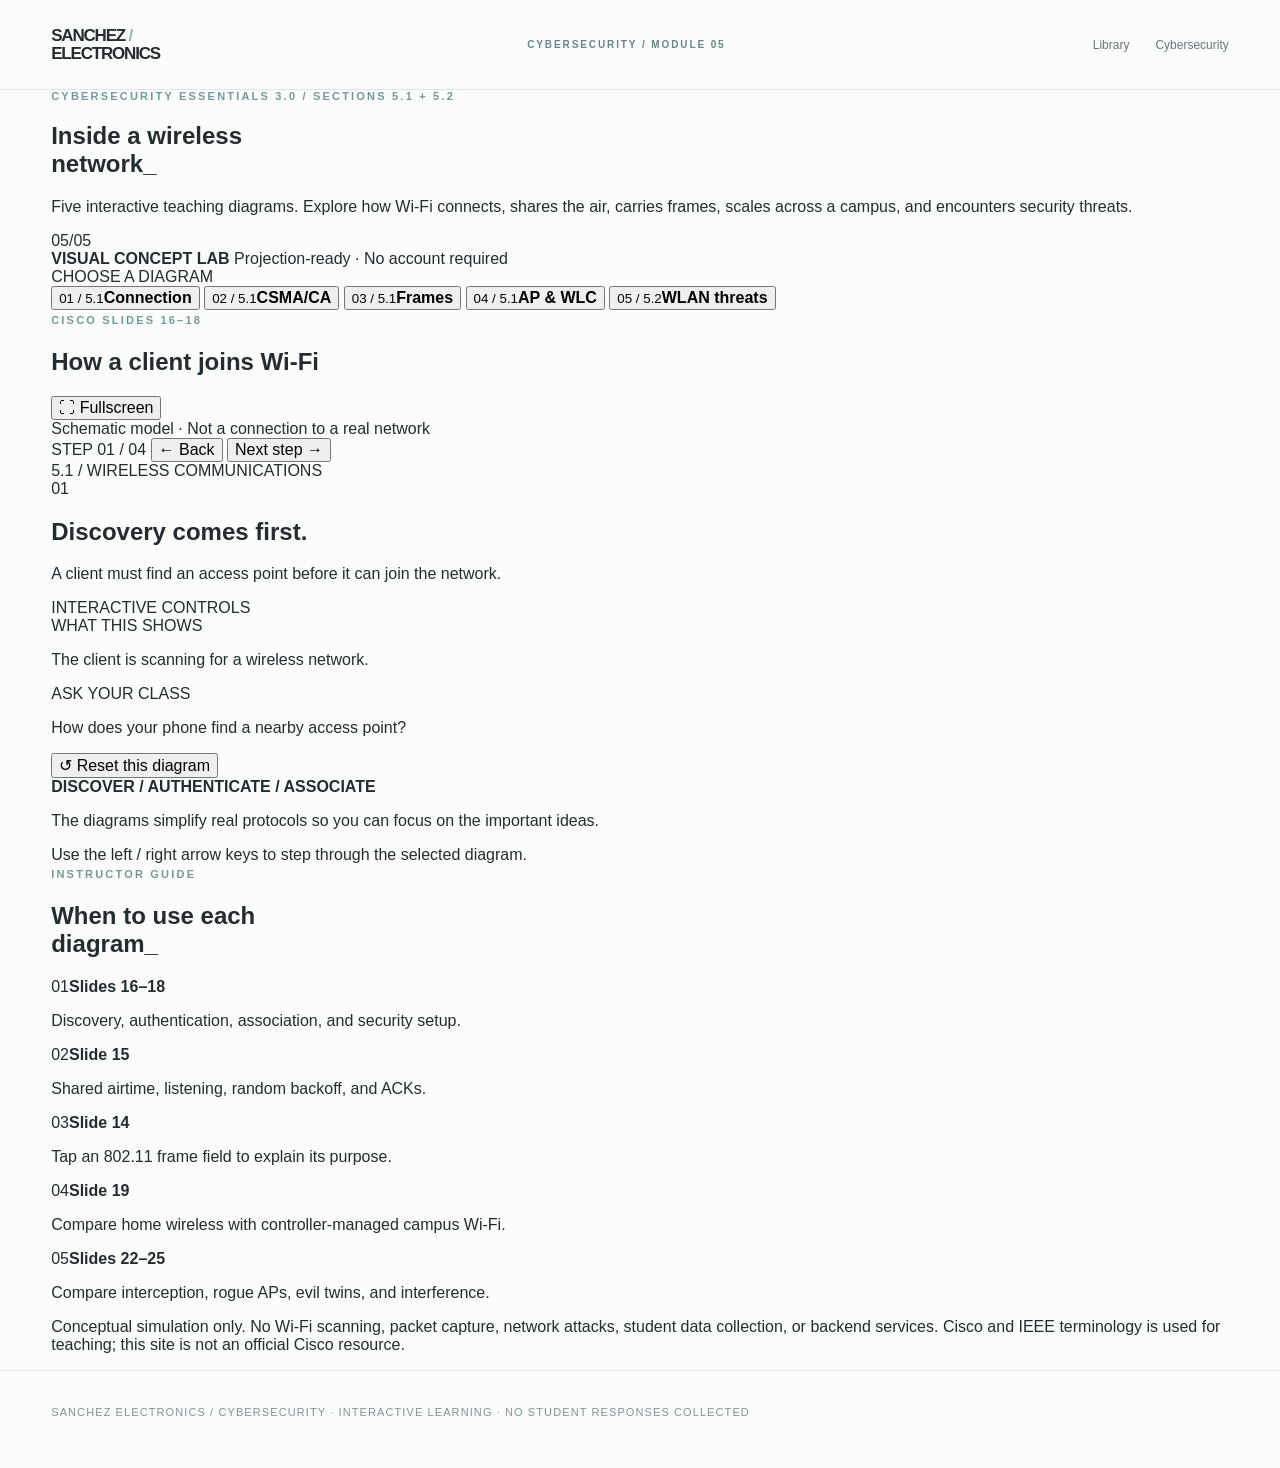
==== cybersecurity/wireless-lab/index.html @ c5b8b2d5 "Add wireless network visual lab page scaffold" ====
<!doctype html>
<html lang="en">
<head>
  <meta charset="utf-8">
  <meta name="viewport" content="width=device-width, initial-scale=1">
  <meta name="theme-color" content="#fbfcfc">
  <meta name="description" content="Interactive visual demonstrations for Cisco Cybersecurity Essentials 3.0, wireless communications and WLAN threats.">
  <title>Wireless Network Visual Lab | Sanchez Electronics</title>
  <link rel="stylesheet" href="../../assets/styles.css">
  <link rel="stylesheet" href="wireless-lab.css">
  <script src="wireless-lab.js" defer></script>
</head>
<body>
  <header class="site">
    <div class="nav wrap">
      <a class="brand" href="../../">SANCHEZ <em>/</em><br>ELECTRONICS</a>
      <span class="tag">Cybersecurity / Module 05</span>
      <nav aria-label="Breadcrumbs"><a href="../../">Library</a><a href="../">Cybersecurity</a></nav>
    </div>
  </header>
  <main class="wrap wireless-page">
    <section class="lab-heading">
      <div class="heading-copy">
        <div class="eyebrow">Cybersecurity Essentials 3.0 / Sections 5.1 + 5.2</div>
        <h1>Inside a wireless<br><strong>network_</strong></h1>
        <p>Five interactive teaching diagrams. Explore how Wi-Fi connects, shares the air, carries frames, scales across a campus, and encounters security threats.</p>
      </div>
      <div class="heading-meta" aria-label="Learning lab information">
        <span class="meta-number">05<span class="slash">/</span>05</span>
        <div class="meta-rule"></div>
        <strong>VISUAL CONCEPT LAB</strong>
        <span>Projection-ready · No account required</span>
      </div>
    </section>
    <section class="lab-shell" id="visual-lab" aria-label="Interactive wireless network diagrams">
      <div class="lab-navigation">
        <div class="nav-heading"><span class="nav-dot"></span> CHOOSE A DIAGRAM</div>
        <div class="tabs" id="topic-tabs" role="tablist" aria-label="Choose visual lesson">
          <button type="button" class="topic-tab active" data-topic="connection" role="tab" aria-selected="true"><small>01 / 5.1</small><strong>Connection</strong></button>
          <button type="button" class="topic-tab" data-topic="airtime" role="tab" aria-selected="false"><small>02 / 5.1</small><strong>CSMA/CA</strong></button>
          <button type="button" class="topic-tab" data-topic="frames" role="tab" aria-selected="false"><small>03 / 5.1</small><strong>Frames</strong></button>
          <button type="button" class="topic-tab" data-topic="infrastructure" role="tab" aria-selected="false"><small>04 / 5.1</small><strong>AP & WLC</strong></button>
          <button type="button" class="topic-tab" data-topic="threats" role="tab" aria-selected="false"><small>05 / 5.2</small><strong>WLAN threats</strong></button>
        </div>
      </div>
      <div class="workspace-grid">
        <section class="main-panel" aria-label="Diagram and controls">
          <div class="stage-heading"><div><span class="eyebrow" id="stage-kicker">CISCO SLIDES 16–18</span><h2 id="stage-title">How a client joins Wi-Fi</h2></div><button class="stage-full" type="button" id="fullscreen-btn" aria-label="Fullscreen diagram">⛶ <span>Fullscreen</span></button></div>
          <div class="diagram-stage" id="diagram-stage">
            <div class="diagram-visual" id="diagram-visual" aria-live="off"></div>
            <div class="diagram-caption"><span class="legend-dot"></span><span id="diagram-caption">Schematic model · Not a connection to a real network</span></div>
          </div>
          <div class="stage-transport">
            <span class="step-counter" id="step-counter">STEP 01 / 04</span>
            <button type="button" class="transport-button" id="previous-step">← Back</button>
            <button type="button" class="transport-button primary" id="next-step">Next step →</button>
          </div>
        </section>
        <aside class="teaching-panel" aria-label="Explanation and demonstration controls">
          <div class="aside-kicker"><span class="live-dot"></span><span id="aside-section">5.1 / WIRELESS COMMUNICATIONS</span></div>
          <div class="aside-index" id="aside-index">01</div>
          <h2 id="aside-title">Discovery comes first.</h2>
          <p id="aside-description">A client must find an access point before it can join the network.</p>
          <div class="control-region"><div class="small-label">INTERACTIVE CONTROLS</div><div id="lab-controls"></div></div>
          <div class="insight-card"><span class="small-label">WHAT THIS SHOWS</span><p id="insight-text">The client is scanning for a wireless network.</p></div>
          <div class="prompt-block"><span class="small-label">ASK YOUR CLASS</span><p id="teacher-prompt">How does your phone find a nearby access point?</p></div>
          <button type="button" class="reset-button" id="reset-lab">↺ Reset this diagram</button>
        </aside>
      </div>
      <div class="lesson-foot">
        <div><strong id="foot-title">DISCOVER / AUTHENTICATE / ASSOCIATE</strong><p id="foot-description">The diagrams simplify real protocols so you can focus on the important ideas.</p></div>
        <div class="key-hint">Use the left / right arrow keys to step through the selected diagram.</div>
      </div>
    </section>
    <section class="below-lab">
      <div><span class="eyebrow">Instructor guide</span><h2>When to use each<br>diagram_</h2></div>
      <div class="slide-map">
        <div><span>01</span><strong>Slides 16–18</strong><p>Discovery, authentication, association, and security setup.</p></div>
        <div><span>02</span><strong>Slide 15</strong><p>Shared airtime, listening, random backoff, and ACKs.</p></div>
        <div><span>03</span><strong>Slide 14</strong><p>Tap an 802.11 frame field to explain its purpose.</p></div>
        <div><span>04</span><strong>Slide 19</strong><p>Compare home wireless with controller-managed campus Wi-Fi.</p></div>
        <div><span>05</span><strong>Slides 22–25</strong><p>Compare interception, rogue APs, evil twins, and interference.</p></div>
      </div>
    </section>
    <p class="safety-note">Conceptual simulation only. No Wi-Fi scanning, packet capture, network attacks, student data collection, or backend services. Cisco and IEEE terminology is used for teaching; this site is not an official Cisco resource.</p>
  </main>
  <footer><div class="wrap">SANCHEZ ELECTRONICS / CYBERSECURITY · INTERACTIVE LEARNING · NO STUDENT RESPONSES COLLECTED</div></footer>
  <noscript><p class="wrap">This visual lab needs JavaScript enabled to run the diagrams.</p></noscript>
</body>
</html>
---- assets/styles.css ----
:root{--ink:#232c30;--muted:#738489;--rule:#dde5e6;--paper:#fbfcfc;--pale:#e8f3f4;--sand:#f1eee9;--char:#314449;--ok:#417267;--bad:#9b5451;font-family:Inter,'Helvetica Neue',Arial,sans-serif}*{box-sizing:border-box}html{scroll-behavior:smooth}body{margin:0;color:var(--ink);background:var(--paper)}a{color:inherit;text-decoration:none}button,select{font:inherit}button{cursor:pointer}button:focus-visible,a:focus-visible,select:focus-visible{outline:3px solid #85b9c3;outline-offset:3px}.wrap{width:min(1420px,92%);margin:auto}header.site{border-bottom:1px solid var(--rule);background:rgba(251,252,252,.96)}.nav{min-height:89px;display:flex;align-items:center;justify-content:space-between;gap:30px}.brand{font-weight:850;font-size:17px;letter-spacing:-.07em;line-height:1.05}.brand em{font-style:normal;color:#91b6bb}.tag{font-size:10px;letter-spacing:.19em;font-weight:780;text-transform:uppercase;color:#66868d}.nav nav{display:flex;gap:26px;flex-wrap:wrap}.nav nav a{font-size:12px;color:#65777b;transition:color .2s}.nav nav a:hover{color:#102c32}.hero{display:grid;grid-template-columns:1.36fr .64fr;min-height:450px;border-bottom:1px solid var(--rule)}.hero>div:first-child{padding:85px 8% 66px 0}.hero h1{font-size:clamp(56px,7.5vw,122px);line-height:.93;font-weight:430;letter-spacing:-.095em;margin:30px 0 26px}.hero h1 strong{font-weight:760}.hero p,.intro{max-width:620px;font-size:clamp(15px,1.5vw,19px);color:#667c81;line-height:1.62}.hero-aside{padding:55px;display:flex;flex-direction:column;justify-content:space-between;background:var(--pale);position:relative;overflow:hidden}.hero-aside .big{font-size:clamp(120px,18vw,260px);font-weight:200;line-height:1;letter-spacing:-.12em;color:#c9e1e4}.hero-aside small{font-size:13px;color:#6c9097;max-width:250px;line-height:1.6}.section{padding:66px 0}.sectionhead{display:flex;align-items:end;justify-content:space-between;gap:16px;margin-bottom:32px}.sectionhead h2{font-size:clamp(35px,4vw,57px);font-weight:550;letter-spacing:-.08em;margin:10px 0 0}.sectionhead p{font-size:13px;color:var(--muted);max-width:280px;line-height:1.6}.coursegrid{display:grid;grid-template-columns:repeat(3,1fr);gap:14px}.course{min-height:300px;background:#edf4f4;padding:30px;position:relative;display:flex;flex-direction:column;justify-content:space-between;transition:transform .2s,background .2s}.course:nth-child(2){background:#f2f3f1}.course:nth-child(3){background:#f2eee9}.course:hover{transform:translateY(-3px)}.course .num{font-weight:250;color:#a4bac0;font-size:63px;letter-spacing:-.08em}.course h3{font-size:clamp(25px,3vw,40px);letter-spacing:-.075em;line-height:1.05;margin:0 0 9px}.course p{font-size:14px;color:#6b7d82;line-height:1.5;max-width:280px;margin:0}.course .arrow{position:absolute;right:29px;top:28px;font-size:24px;font-weight:300}.feature{border-top:1px solid var(--rule);display:grid;grid-template-columns:1fr 1fr;gap:65px;padding:50px 0 80px}.feature h2{font-size:clamp(45px,5vw,75px);letter-spacing:-.08em;font-weight:600;line-height:.97;margin:20px 0}.feature p{font-size:17px;color:var(--muted);line-height:1.7}.feature-graphic{min-height:310px;background:var(--pale);display:flex;align-items:center;justify-content:center;gap:11px;padding:30px}.feature-graphic .disk{width:21%;min-height:175px;border:1px solid #9fbbc1;background:#fff;display:flex;flex-direction:column;gap:9px;padding:10px}.feature-graphic .disk span{height:30px;background:#b9d9df}.feature-graphic .disk span:nth-child(2){background:#e0cec0}.action{display:inline-flex;gap:18px;align-items:center;padding:17px 21px;background:var(--ink);color:#fff;font-size:12px;font-weight:750;letter-spacing:.07em;text-transform:uppercase;margin-top:18px}.action:hover{background:#3e595f}.action.secondary{background:white;color:var(--ink);border:1px solid #aec7c9}.eyebrow{font-size:11px;font-weight:800;letter-spacing:.2em;color:#76989d;text-transform:uppercase}.pagehead{padding:76px 0 50px;border-bottom:1px solid var(--rule)}.pagehead h1{font-size:clamp(55px,8vw,110px);font-weight:540;letter-spacing:-.09em;line-height:1;max-width:900px;margin:16px 0}.toolrow{display:grid;grid-template-columns:1fr 1fr;gap:0;border-bottom:1px solid var(--rule);padding:32px 0;align-items:center}.toolrow h2{font-size:36px;letter-spacing:-.07em;margin:10px 0}.toolrow p{font-size:14px;color:var(--muted);line-height:1.6}.toolright{text-align:right}.status{font-size:10px;letter-spacing:.14em;font-weight:800;color:#60888e;text-transform:uppercase}.status.soon{color:#9c9490}footer{border-top:1px solid var(--rule);padding:35px 0 50px;font-size:11px;color:#829296;letter-spacing:.1em}.muted{color:var(--muted)}@media(max-width:790px){.nav{align-items:flex-start;flex-direction:column;padding:22px 0;gap:20px}.nav nav{gap:18px}.hero{display:block}.hero>div:first-child{padding:70px 0 52px}.hero-aside{min-height:160px;padding:25px;flex-direction:row}.hero-aside .big{font-size:120px}.coursegrid,.feature{grid-template-columns:1fr}.feature{gap:30px}.course{min-height:240px}.sectionhead{align-items:start;flex-direction:column}.toolrow{grid-template-columns:1fr}.toolright{text-align:left;margin-top:20px}.feature-graphic{min-height:240px}}
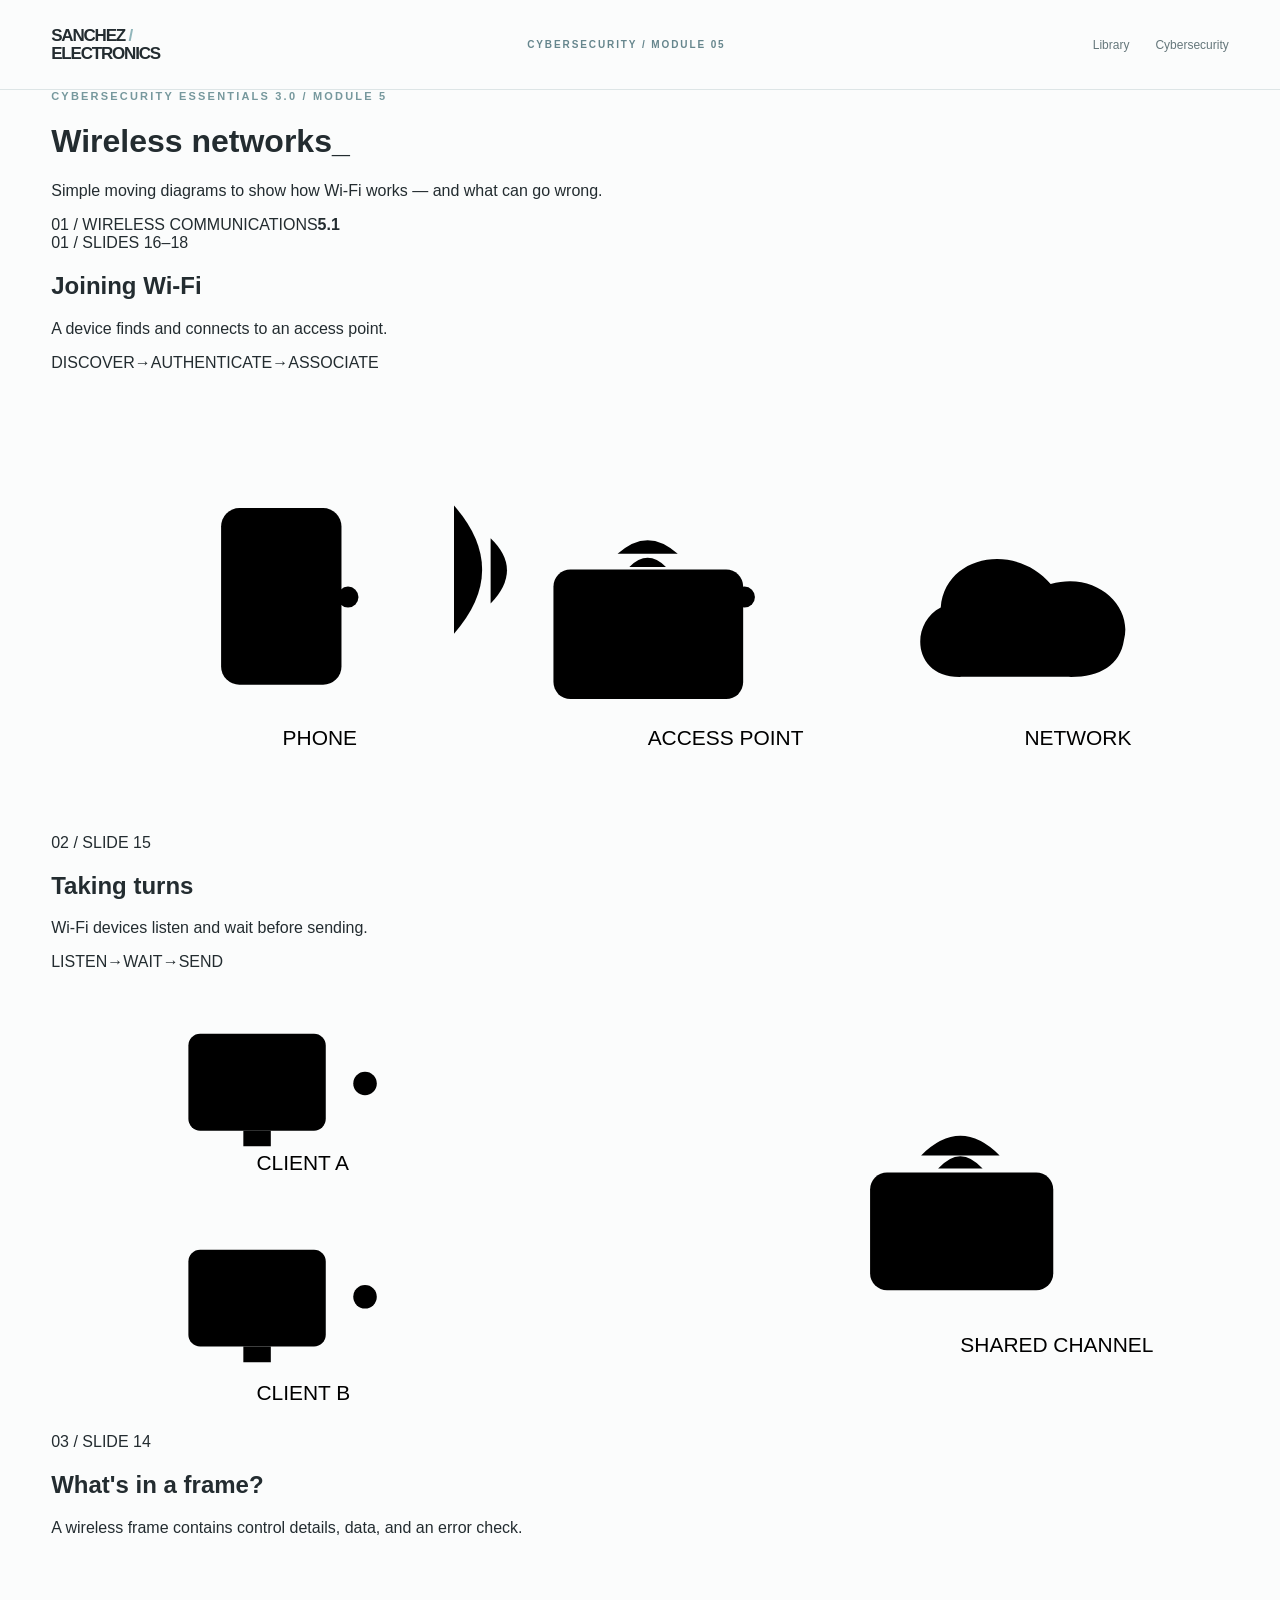
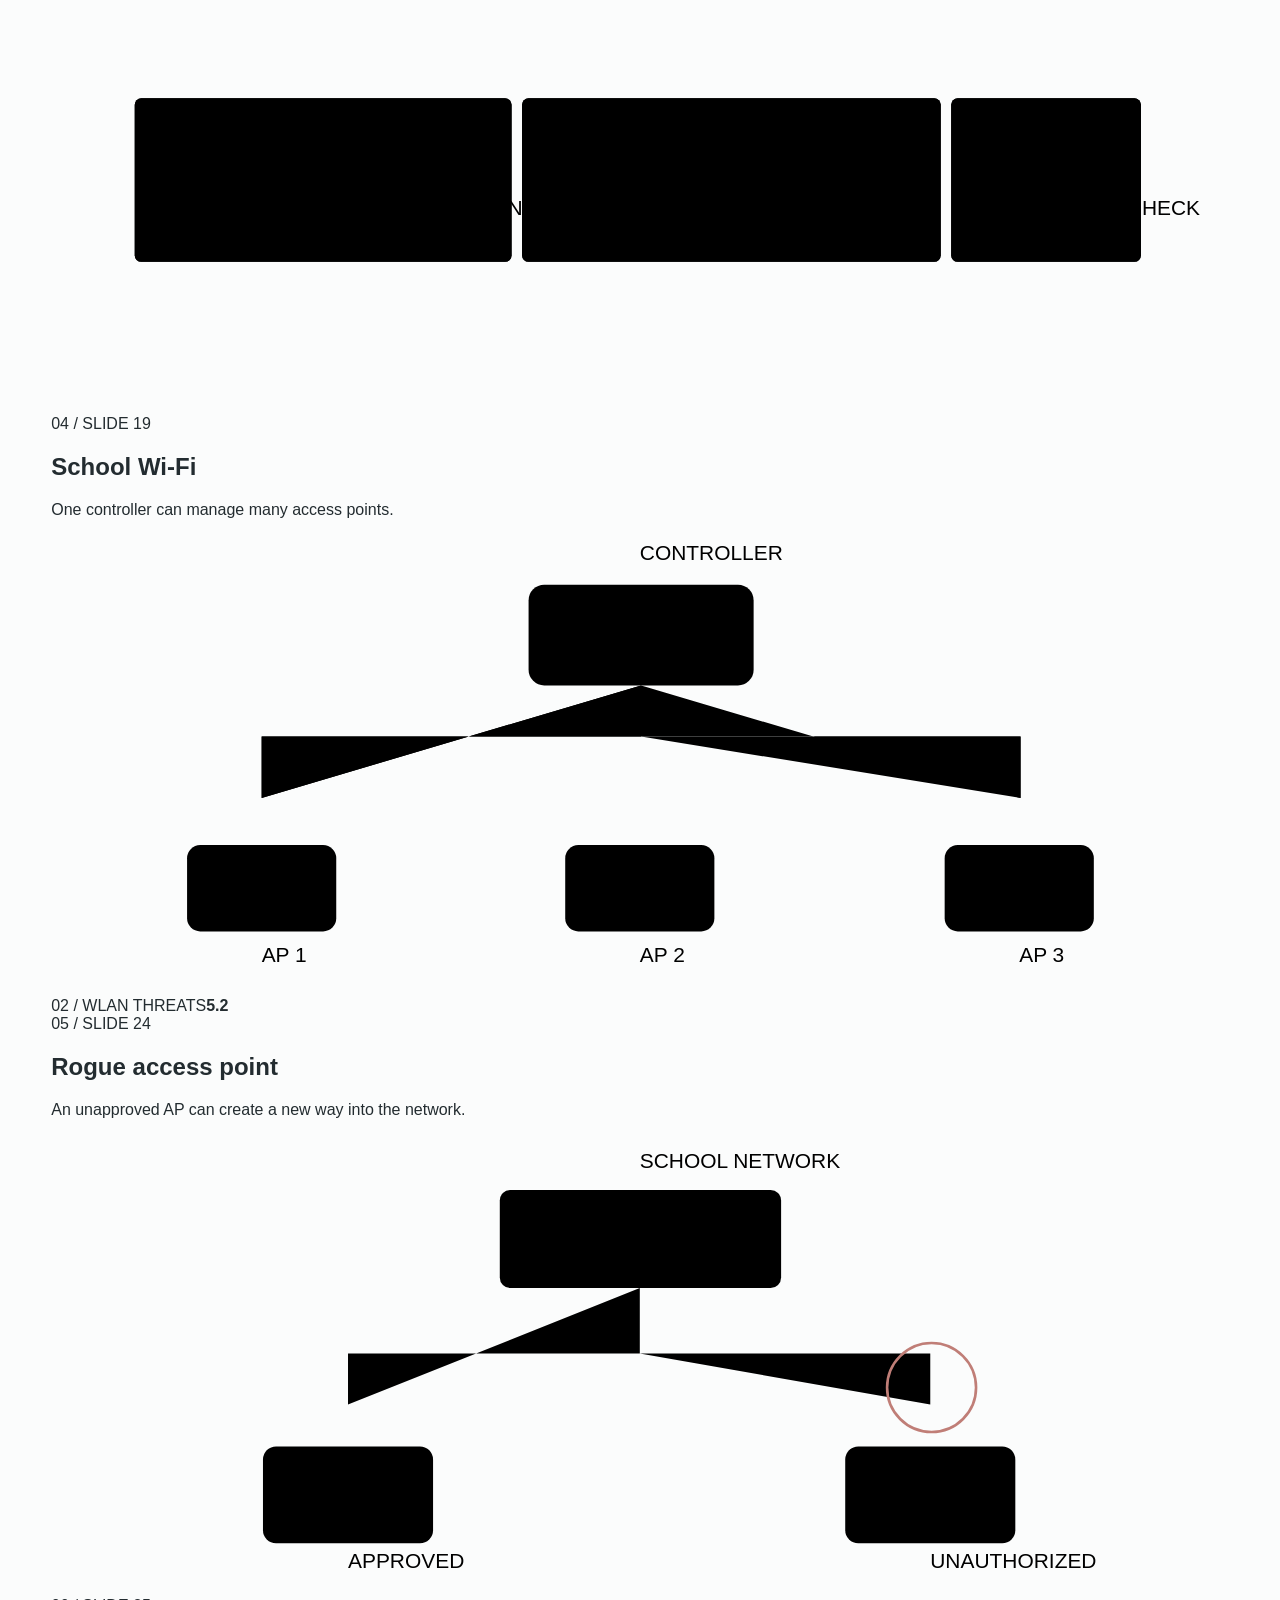
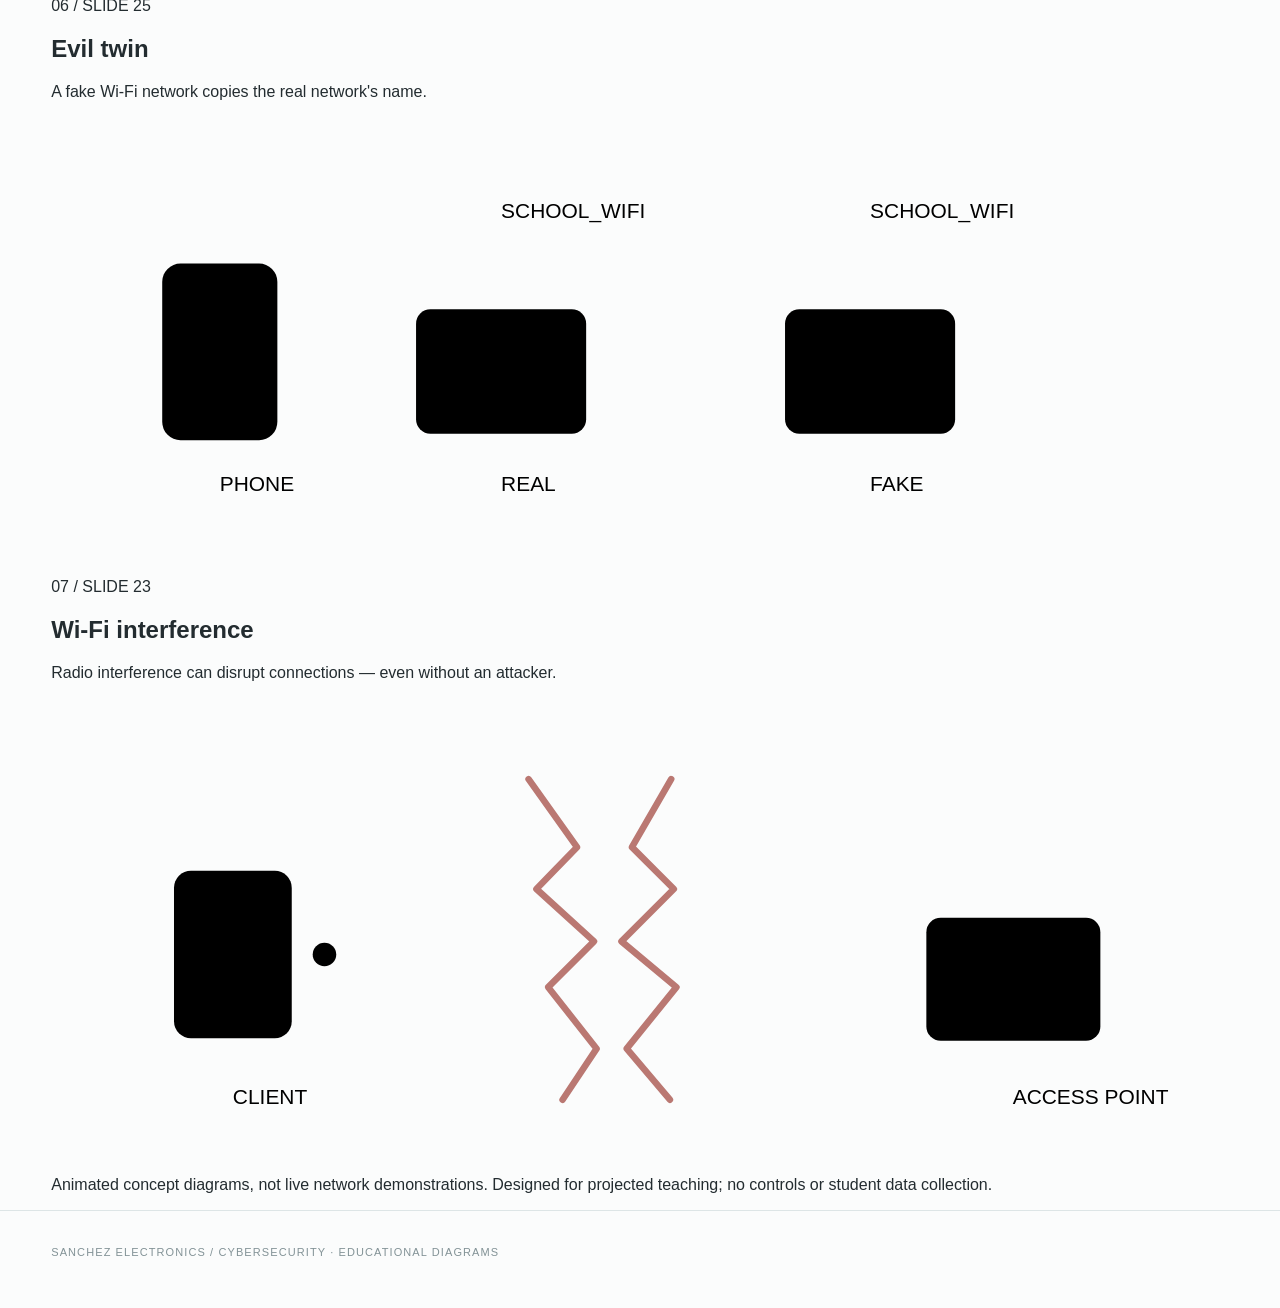
==== commit a8299b7f: "Replace interactive wireless lab UI with minimal animated diagrams" ====
--- a/cybersecurity/wireless-lab/index.html
+++ b/cybersecurity/wireless-lab/index.html
@@ -1,90 +1,145 @@
 <!doctype html>
 <html lang="en">
 <head>
-  <meta charset="utf-8">
-  <meta name="viewport" content="width=device-width, initial-scale=1">
-  <meta name="theme-color" content="#fbfcfc">
-  <meta name="description" content="Interactive visual demonstrations for Cisco Cybersecurity Essentials 3.0, wireless communications and WLAN threats.">
-  <title>Wireless Network Visual Lab | Sanchez Electronics</title>
-  <link rel="stylesheet" href="../../assets/styles.css">
-  <link rel="stylesheet" href="wireless-lab.css">
-  <script src="wireless-lab.js" defer></script>
+<meta charset="utf-8">
+<meta name="viewport" content="width=device-width,initial-scale=1">
+<meta name="theme-color" content="#fbfcfc">
+<meta name="description" content="Simple animated wireless networking diagrams for Cisco Cybersecurity sections 5.1 and 5.2.">
+<title>Wireless Networks | Sanchez Electronics</title>
+<link rel="stylesheet" href="../../assets/styles.css">
+<link rel="stylesheet" href="wireless-lab.css">
 </head>
 <body>
-  <header class="site">
-    <div class="nav wrap">
-      <a class="brand" href="../../">SANCHEZ <em>/</em><br>ELECTRONICS</a>
-      <span class="tag">Cybersecurity / Module 05</span>
-      <nav aria-label="Breadcrumbs"><a href="../../">Library</a><a href="../">Cybersecurity</a></nav>
+<header class="site"><div class="nav wrap"><a class="brand" href="../../">SANCHEZ <em>/</em><br>ELECTRONICS</a><span class="tag">Cybersecurity / Module 05</span><nav aria-label="Breadcrumbs"><a href="../../">Library</a><a href="../">Cybersecurity</a></nav></div></header>
+<main class="wrap visual-page">
+  <header class="visual-intro">
+    <div class="eyebrow">Cybersecurity essentials 3.0 / Module 5</div>
+    <h1>Wireless networks<span>_</span></h1>
+    <p>Simple moving diagrams to show how Wi-Fi works — and what can go wrong.</p>
+  </header>
+  <div class="section-divider"><span>01 / WIRELESS COMMUNICATIONS</span><strong>5.1</strong></div>
+
+  <section class="visual-card" aria-labelledby="wireless-join">
+    <div class="visual-copy"><span class="num">01 / SLIDES 16–18</span><h2 id="wireless-join">Joining Wi-Fi</h2><p>A device finds and connects to an access point.</p><div class="mini-sequence"><span>DISCOVER</span><b>→</b><span>AUTHENTICATE</span><b>→</b><span>ASSOCIATE</span></div></div>
+    <div class="visual-figure tint-cyan">
+      <svg viewBox="0 0 900 350" role="img" aria-labelledby="join-title join-desc">
+        <title id="join-title">Wireless connection</title><desc id="join-desc">A phone discovers and associates with an access point, then data travels into the network.</desc>
+        <path class="faint-line" d="M225 172H378M528 172H656"/>
+        <g class="join-broadcast">
+          <path d="M336 127Q361 151 336 177" class="wave"/>
+          <path d="M308 102Q351 151 308 200" class="wave"/>
+        </g>
+        <g class="join-signal-one"><circle cx="227" cy="172" r="8" class="signal"/></g>
+        <g class="join-signal-two"><circle cx="530" cy="172" r="8" class="signal"/></g>
+        <g transform="translate(130 104)"><rect class="device" width="92" height="135" rx="14"/><rect class="screen" x="12" y="13" width="68" height="96" rx="5"/><circle cx="46" cy="121" r="4" class="soft-fill"/></g>
+        <g transform="translate(384 106)"><path class="antenna" d="M20 45V6M124 45V6"/><rect class="device" y="45" width="145" height="99" rx="13"/><circle cx="24" cy="124" r="5" class="good-fill"/><path class="wireless-glyph" d="M49 33Q72 12 95 33M58 43Q72 29 86 43M70 53l2 2 2-2"/></g>
+        <g transform="translate(656 112)"><path class="device" d="M41 121C2 123 0 80 24 68C27 28 81 18 108 50C143 40 171 67 164 93C161 113 144 122 120 121Z"/></g>
+        <g class="figure-labels"><text x="177" y="285">PHONE</text><text x="456" y="285">ACCESS POINT</text><text x="744" y="285">NETWORK</text></g>
+      </svg>
     </div>
-  </header>
-  <main class="wrap wireless-page">
-    <section class="lab-heading">
-      <div class="heading-copy">
-        <div class="eyebrow">Cybersecurity Essentials 3.0 / Sections 5.1 + 5.2</div>
-        <h1>Inside a wireless<br><strong>network_</strong></h1>
-        <p>Five interactive teaching diagrams. Explore how Wi-Fi connects, shares the air, carries frames, scales across a campus, and encounters security threats.</p>
-      </div>
-      <div class="heading-meta" aria-label="Learning lab information">
-        <span class="meta-number">05<span class="slash">/</span>05</span>
-        <div class="meta-rule"></div>
-        <strong>VISUAL CONCEPT LAB</strong>
-        <span>Projection-ready · No account required</span>
-      </div>
-    </section>
-    <section class="lab-shell" id="visual-lab" aria-label="Interactive wireless network diagrams">
-      <div class="lab-navigation">
-        <div class="nav-heading"><span class="nav-dot"></span> CHOOSE A DIAGRAM</div>
-        <div class="tabs" id="topic-tabs" role="tablist" aria-label="Choose visual lesson">
-          <button type="button" class="topic-tab active" data-topic="connection" role="tab" aria-selected="true"><small>01 / 5.1</small><strong>Connection</strong></button>
-          <button type="button" class="topic-tab" data-topic="airtime" role="tab" aria-selected="false"><small>02 / 5.1</small><strong>CSMA/CA</strong></button>
-          <button type="button" class="topic-tab" data-topic="frames" role="tab" aria-selected="false"><small>03 / 5.1</small><strong>Frames</strong></button>
-          <button type="button" class="topic-tab" data-topic="infrastructure" role="tab" aria-selected="false"><small>04 / 5.1</small><strong>AP & WLC</strong></button>
-          <button type="button" class="topic-tab" data-topic="threats" role="tab" aria-selected="false"><small>05 / 5.2</small><strong>WLAN threats</strong></button>
-        </div>
-      </div>
-      <div class="workspace-grid">
-        <section class="main-panel" aria-label="Diagram and controls">
-          <div class="stage-heading"><div><span class="eyebrow" id="stage-kicker">CISCO SLIDES 16–18</span><h2 id="stage-title">How a client joins Wi-Fi</h2></div><button class="stage-full" type="button" id="fullscreen-btn" aria-label="Fullscreen diagram">⛶ <span>Fullscreen</span></button></div>
-          <div class="diagram-stage" id="diagram-stage">
-            <div class="diagram-visual" id="diagram-visual" aria-live="off"></div>
-            <div class="diagram-caption"><span class="legend-dot"></span><span id="diagram-caption">Schematic model · Not a connection to a real network</span></div>
-          </div>
-          <div class="stage-transport">
-            <span class="step-counter" id="step-counter">STEP 01 / 04</span>
-            <button type="button" class="transport-button" id="previous-step">← Back</button>
-            <button type="button" class="transport-button primary" id="next-step">Next step →</button>
-          </div>
-        </section>
-        <aside class="teaching-panel" aria-label="Explanation and demonstration controls">
-          <div class="aside-kicker"><span class="live-dot"></span><span id="aside-section">5.1 / WIRELESS COMMUNICATIONS</span></div>
-          <div class="aside-index" id="aside-index">01</div>
-          <h2 id="aside-title">Discovery comes first.</h2>
-          <p id="aside-description">A client must find an access point before it can join the network.</p>
-          <div class="control-region"><div class="small-label">INTERACTIVE CONTROLS</div><div id="lab-controls"></div></div>
-          <div class="insight-card"><span class="small-label">WHAT THIS SHOWS</span><p id="insight-text">The client is scanning for a wireless network.</p></div>
-          <div class="prompt-block"><span class="small-label">ASK YOUR CLASS</span><p id="teacher-prompt">How does your phone find a nearby access point?</p></div>
-          <button type="button" class="reset-button" id="reset-lab">↺ Reset this diagram</button>
-        </aside>
-      </div>
-      <div class="lesson-foot">
-        <div><strong id="foot-title">DISCOVER / AUTHENTICATE / ASSOCIATE</strong><p id="foot-description">The diagrams simplify real protocols so you can focus on the important ideas.</p></div>
-        <div class="key-hint">Use the left / right arrow keys to step through the selected diagram.</div>
-      </div>
-    </section>
-    <section class="below-lab">
-      <div><span class="eyebrow">Instructor guide</span><h2>When to use each<br>diagram_</h2></div>
-      <div class="slide-map">
-        <div><span>01</span><strong>Slides 16–18</strong><p>Discovery, authentication, association, and security setup.</p></div>
-        <div><span>02</span><strong>Slide 15</strong><p>Shared airtime, listening, random backoff, and ACKs.</p></div>
-        <div><span>03</span><strong>Slide 14</strong><p>Tap an 802.11 frame field to explain its purpose.</p></div>
-        <div><span>04</span><strong>Slide 19</strong><p>Compare home wireless with controller-managed campus Wi-Fi.</p></div>
-        <div><span>05</span><strong>Slides 22–25</strong><p>Compare interception, rogue APs, evil twins, and interference.</p></div>
-      </div>
-    </section>
-    <p class="safety-note">Conceptual simulation only. No Wi-Fi scanning, packet capture, network attacks, student data collection, or backend services. Cisco and IEEE terminology is used for teaching; this site is not an official Cisco resource.</p>
-  </main>
-  <footer><div class="wrap">SANCHEZ ELECTRONICS / CYBERSECURITY · INTERACTIVE LEARNING · NO STUDENT RESPONSES COLLECTED</div></footer>
-  <noscript><p class="wrap">This visual lab needs JavaScript enabled to run the diagrams.</p></noscript>
+  </section>
+
+  <section class="visual-card" aria-labelledby="csma">
+    <div class="visual-copy"><span class="num">02 / SLIDE 15</span><h2 id="csma">Taking turns</h2><p>Wi-Fi devices listen and wait before sending.</p><div class="mini-sequence"><span>LISTEN</span><b>→</b><span>WAIT</span><b>→</b><span>SEND</span></div></div>
+    <div class="visual-figure tint-cream">
+      <svg viewBox="0 0 900 350" role="img" aria-labelledby="csma-title csma-desc">
+        <title id="csma-title">CSMA/CA shared airtime</title><desc id="csma-desc">Client A and Client B take turns sending data to an access point instead of transmitting together.</desc>
+        <g transform="translate(105 48)"><rect class="device" width="105" height="74" rx="9"/><rect class="screen" x="11" y="10" width="83" height="51" rx="3"/><path class="outline" d="M42 74v12h21V74M29 87H77"/></g>
+        <g transform="translate(105 213)"><rect class="device" width="105" height="74" rx="9"/><rect class="screen" x="11" y="10" width="83" height="51" rx="3"/><path class="outline" d="M42 74v12h21V74M29 87H77"/></g>
+        <path class="faint-line" d="M219 86H598M219 249H598"/>
+        <g class="turn-a"><circle cx="240" cy="86" r="9" class="signal"/></g><g class="turn-b"><circle cx="240" cy="249" r="9" class="signal"/></g>
+        <g transform="translate(626 109)"><path class="antenna" d="M12 45V10M125 45V10"/><rect class="device" x="0" y="45" width="140" height="90" rx="13"/><circle cx="22" cy="116" r="5" class="good-fill"/><path class="wireless-glyph" d="M39 32Q69 2 99 32M52 42Q69 23 86 42"/></g>
+        <g class="figure-labels"><text x="157" y="152">CLIENT A</text><text x="157" y="328">CLIENT B</text><text x="695" y="291">SHARED CHANNEL</text></g>
+      </svg>
+    </div>
+  </section>
+
+  <section class="visual-card" aria-labelledby="frame">
+    <div class="visual-copy"><span class="num">03 / SLIDE 14</span><h2 id="frame">What's in a frame?</h2><p>A wireless frame contains control details, data, and an error check.</p></div>
+    <div class="visual-figure tint-cyan">
+      <svg viewBox="0 0 900 350" role="img" aria-labelledby="frame-title frame-desc">
+        <title id="frame-title">Simplified 802.11 frame</title><desc id="frame-desc">A wireless frame with header, payload and frame check sequence sections highlighted in order.</desc>
+        <g transform="translate(64 111)">
+          <rect x="0" y="0" width="288" height="125" rx="5" class="frame-header"/><rect x="296" y="0" width="320" height="125" rx="5" class="frame-payload"/><rect x="624" y="0" width="145" height="125" rx="5" class="frame-fcs"/>
+          <rect x="0" y="0" width="288" height="125" rx="5" class="frame-glow glow-one"/>
+          <rect x="296" y="0" width="320" height="125" rx="5" class="frame-glow glow-two"/>
+          <rect x="624" y="0" width="145" height="125" rx="5" class="frame-glow glow-three"/>
+          <g class="frame-text"><text x="144" y="59">HEADER</text><text x="456" y="59">PAYLOAD</text><text x="696" y="59">FCS</text></g>
+          <g class="frame-small"><text x="144" y="89">ADDRESSES + CONTROL</text><text x="456" y="89">DATA</text><text x="696" y="89">ERROR CHECK</text></g>
+        </g>
+      </svg>
+    </div>
+  </section>
+
+  <section class="visual-card" aria-labelledby="wlc">
+    <div class="visual-copy"><span class="num">04 / SLIDE 19</span><h2 id="wlc">School Wi-Fi</h2><p>One controller can manage many access points.</p></div>
+    <div class="visual-figure tint-cream">
+      <svg viewBox="0 0 900 350" role="img" aria-labelledby="wlc-title wlc-desc">
+        <title id="wlc-title">Wireless LAN controller managing access points</title><desc id="wlc-desc">One wireless controller sends management connections to three separate lightweight access points.</desc>
+        <rect class="device" x="365" y="38" rx="12" width="172" height="77"/><circle class="good-fill" cx="389" cy="60" r="5"/><path class="outline" d="M409 63H513M409 82H490"/>
+        <g class="figure-labels"><text x="450" y="19">CONTROLLER</text></g>
+        <path class="faint-line" d="M451 115V154H161V201M451 154V201M451 154H741V201"/>
+        <path class="controller-flow" d="M451 115V154H161V201M451 115V201M451 115V154H741V201"/>
+        <g transform="translate(104 201)"><path class="antenna" d="M15 36V2M98 36V2"/><rect class="device" y="36" width="114" height="66" rx="10"/><circle class="good-fill" cx="20" cy="83" r="4"/></g>
+        <g transform="translate(393 201)"><path class="antenna" d="M15 36V2M98 36V2"/><rect class="device" y="36" width="114" height="66" rx="10"/><circle class="good-fill" cx="20" cy="83" r="4"/></g>
+        <g transform="translate(683 201)"><path class="antenna" d="M15 36V2M98 36V2"/><rect class="device" y="36" width="114" height="66" rx="10"/><circle class="good-fill" cx="20" cy="83" r="4"/></g>
+        <g class="figure-labels"><text x="161" y="326">AP 1</text><text x="450" y="326">AP 2</text><text x="740" y="326">AP 3</text></g>
+      </svg>
+    </div>
+  </section>
+
+  <div class="section-divider threat-divider"><span>02 / WLAN THREATS</span><strong>5.2</strong></div>
+
+  <section class="visual-card" aria-labelledby="rogue">
+    <div class="visual-copy"><span class="num">05 / SLIDE 24</span><h2 id="rogue">Rogue access point</h2><p>An unapproved AP can create a new way into the network.</p></div>
+    <div class="visual-figure tint-cyan">
+      <svg viewBox="0 0 900 350" role="img" aria-labelledby="rogue-title rogue-desc">
+        <title id="rogue-title">Unauthorized AP attached to a wired network</title><desc id="rogue-desc">An approved AP and an unauthorized rogue AP are both connected to the same wired school network.</desc>
+        <rect class="device" x="343" y="42" rx="8" width="215" height="75"/><path class="outline" d="M368 73H532M368 90H532"/><g class="figure-labels"><text x="450" y="25">SCHOOL NETWORK</text></g>
+        <path class="faint-line" d="M450 117V167H227V206M450 167H672V206"/>
+        <g transform="translate(162 206)"><path class="antenna" d="M18 32V0M112 32V0"/><rect class="device" y="32" width="130" height="74" rx="10"/><circle class="good-fill" cx="23" cy="87" r="5"/></g>
+        <g transform="translate(607 206)"><path class="antenna danger-line" d="M18 32V0M112 32V0"/><rect class="device rogue-device" y="32" width="130" height="74" rx="10"/><circle class="bad-fill" cx="23" cy="87" r="5"/></g>
+        <g class="rogue-pulse"><circle cx="673" cy="193" r="34" fill="none" stroke="#c07e77" stroke-width="2"/></g>
+        <g class="figure-labels"><text x="227" y="331">APPROVED</text><text x="672" y="331" class="bad-text">UNAUTHORIZED</text></g>
+      </svg>
+    </div>
+  </section>
+
+  <section class="visual-card" aria-labelledby="evil">
+    <div class="visual-copy"><span class="num">06 / SLIDE 25</span><h2 id="evil">Evil twin</h2><p>A fake Wi-Fi network copies the real network's name.</p></div>
+    <div class="visual-figure tint-cream">
+      <svg viewBox="0 0 900 350" role="img" aria-labelledby="evil-title evil-desc">
+        <title id="evil-title">Evil twin network imitates a trusted SSID</title><desc id="evil-desc">A phone sees two access points advertising the same name; the malicious copy is not the legitimate access point.</desc>
+        <g transform="translate(85 112)"><rect class="device" width="88" height="135" rx="14"/><rect class="screen" x="12" y="12" width="64" height="97" rx="4"/><circle class="soft-fill" cx="44" cy="121" r="4"/></g>
+        <path class="faint-line" d="M178 178H280M178 178H561"/>
+        <g class="evil-route"><path d="M185 178H550" class="danger-flow"/></g>
+        <g transform="translate(279 113)"><path class="antenna" d="M16 34V0M114 34V0"/><rect class="device" y="34" width="130" height="95" rx="11"/><circle class="good-fill" cx="23" cy="107" r="4"/></g>
+        <g transform="translate(561 113)"><path class="antenna danger-line" d="M16 34V0M114 34V0"/><rect class="device rogue-device" y="34" width="130" height="95" rx="11"/><circle class="bad-fill" cx="23" cy="107" r="4"/></g>
+        <g class="network-names"><text x="344" y="77">SCHOOL_WIFI</text><text x="626" y="77">SCHOOL_WIFI</text></g>
+        <g class="figure-labels"><text x="129" y="286">PHONE</text><text x="344" y="286">REAL</text><text x="626" y="286" class="bad-text">FAKE</text></g>
+      </svg>
+    </div>
+  </section>
+
+  <section class="visual-card" aria-labelledby="interference">
+    <div class="visual-copy"><span class="num">07 / SLIDE 23</span><h2 id="interference">Wi-Fi interference</h2><p>Radio interference can disrupt connections — even without an attacker.</p></div>
+    <div class="visual-figure tint-cyan">
+      <svg viewBox="0 0 900 350" role="img" aria-labelledby="noise-title noise-desc">
+        <title id="noise-title">Wireless interference</title><desc id="noise-desc">A wireless client communicates with an AP, while interference crosses the radio channel and temporarily disrupts reliable transmission.</desc>
+        <g transform="translate(94 132)"><rect class="device" width="90" height="128" rx="13"/><rect class="screen" x="11" y="12" width="68" height="94" rx="4"/><circle class="soft-fill" cx="45" cy="116" r="3"/></g>
+        <g transform="translate(669 127)"><path class="antenna" d="M14 41V0M120 41V0"/><rect class="device" y="41" width="133" height="94" rx="11"/></g>
+        <path class="faint-line" d="M191 196H653"/>
+        <g class="interference-signal"><circle class="signal" cx="209" cy="196" r="9"/></g>
+        <g class="interference-noise">
+          <path d="M365 62L402 114L371 146L415 186L380 221L417 268L391 307" fill="none" stroke="#ba7872" stroke-width="5" stroke-linejoin="round" stroke-linecap="round"/>
+          <path d="M474 62L444 114L476 146L436 186L478 221L440 268L473 307" fill="none" stroke="#ba7872" stroke-width="5" stroke-linejoin="round" stroke-linecap="round"/>
+        </g>
+        <g class="figure-labels"><text x="139" y="310">CLIENT</text><text x="735" y="310">ACCESS POINT</text></g>
+      </svg>
+    </div>
+  </section>
+  <p class="sim-note">Animated concept diagrams, not live network demonstrations. Designed for projected teaching; no controls or student data collection.</p>
+</main>
+<footer><div class="wrap">SANCHEZ ELECTRONICS / CYBERSECURITY · EDUCATIONAL DIAGRAMS</div></footer>
 </body>
 </html>
--- a/cybersecurity/wireless-lab/wireless-lab.css
+++ b/cybersecurity/wireless-lab/wireless-lab.css
@@ -0,0 +1,96 @@
+
+.wireless-page{padding-bottom:75px}
+.lab-heading{display:grid;grid-template-columns:1.55fr .45fr;border-bottom:1px solid var(--rule);min-height:330px}
+.heading-copy{padding:59px 0 56px}
+.lab-heading h1{font-size:clamp(54px,7vw,108px);line-height:.97;letter-spacing:-.087em;font-weight:360;margin:20px 0}
+.lab-heading h1 strong{font-weight:730}
+.heading-copy p{max-width:720px;font-size:17px;line-height:1.6;color:#667d82}
+.heading-meta{background:#e8f3f4;display:flex;flex-direction:column;align-items:flex-start;justify-content:flex-end;padding:40px 35px 34px}
+.meta-number{font-size:84px;font-weight:240;letter-spacing:-.09em;color:#82aeb7;line-height:1}
+.slash{font-weight:200;color:#b9d5da}
+.meta-rule{height:1px;width:100%;background:#c9dce0;margin:22px 0 17px}
+.heading-meta strong{font-size:10px;letter-spacing:.18em;color:#4d757d}
+.heading-meta>span:last-child{font-size:12px;color:#6f9096;margin-top:9px}
+.lab-shell{border:1px solid #d7e0e1;margin-top:33px;background:#fdfefe}
+.lab-navigation{padding:24px 27px 0}
+.nav-heading,.small-label,.aside-kicker,.stage-heading .eyebrow,.step-counter,.key-hint,.diagram-caption,.lesson-foot strong{font-size:10px;letter-spacing:.14em;font-weight:780;color:#66818a}
+.nav-heading{display:flex;gap:9px;align-items:center;margin-bottom:14px}
+.nav-dot,.live-dot,.legend-dot{display:inline-block;width:7px;height:7px;border-radius:50%;background:#8cbdc6}
+.tabs{display:grid;grid-template-columns:repeat(5,minmax(0,1fr));gap:7px}
+.topic-tab{border:1px solid #d7e2e3;background:#f1f5f5;padding:16px 14px;text-align:left;color:#364a50;min-height:77px;transition:background .2s}
+.topic-tab:hover{background:#e6f0f1}
+.topic-tab.active{background:#284147;border-color:#284147;color:#fff}
+.topic-tab small{display:block;font-size:9px;letter-spacing:.14em;color:#75949c;font-weight:800}
+.topic-tab.active small{color:#b5d5da}
+.topic-tab strong{display:block;font-size:15px;letter-spacing:-.035em;margin-top:6px}
+.workspace-grid{display:grid;grid-template-columns:minmax(0,1.75fr) minmax(310px,.75fr);gap:0;margin:21px 27px 0;min-height:562px}
+.main-panel{min-width:0;border:1px solid #d7e2e3;display:flex;flex-direction:column}
+.stage-heading{display:flex;justify-content:space-between;align-items:center;gap:12px;padding:21px 24px 17px}
+.stage-heading h2{margin:8px 0 0;font-size:27px;letter-spacing:-.05em}
+.stage-full,.transport-button,.reset-button{border:1px solid #c8d9db;background:white;color:#334f55;padding:12px 14px;font-weight:750;font-size:11px;letter-spacing:.035em;white-space:nowrap}
+.stage-full:hover,.transport-button:hover,.reset-button:hover{background:#e2eff1}
+.diagram-stage{margin:0 18px;flex:1;min-height:365px;background:#eaf3f4;display:flex;flex-direction:column;position:relative;overflow:hidden}
+.diagram-visual{flex:1;min-height:0;display:flex;align-items:stretch;justify-content:stretch;padding:12px}
+.diagram-visual svg{width:100%;height:100%;min-height:310px;display:block;overflow:visible}
+.diagram-visual svg .device{fill:#fff;stroke:#66848b;stroke-width:1.5}
+.diagram-visual svg .device-strong{fill:#284147;stroke:#284147}
+.diagram-visual svg .dash-line{stroke:#8ab2b9;stroke-width:2.2;stroke-dasharray:7 7}
+.diagram-visual svg text{font-family:Inter,Arial,sans-serif;fill:#30474c;font-size:13px}
+.diagram-visual svg .smalltext{font-size:10px;letter-spacing:.06em;fill:#68838b}
+.diagram-visual svg .boldtext{font-weight:700}
+.diagram-visual svg .accent-stroke{stroke:#71aeb8;stroke-width:2.2}
+.diagram-visual svg .bad-stroke{stroke:#bd766b;stroke-width:2.5}
+.diagram-visual svg .moving{stroke-dasharray:7 10;animation:flowDash 1s linear infinite}
+@keyframes flowDash{to{stroke-dashoffset:-34}}
+.diagram-caption{display:flex;align-items:center;gap:10px;padding:0 20px 14px;letter-spacing:.08em;font-weight:500;text-transform:none;font-size:10px;color:#6d8488}
+.stage-transport{display:flex;gap:8px;align-items:center;justify-content:flex-end;padding:16px 18px}
+.step-counter{margin-right:auto}
+.transport-button.primary{background:#284147;color:#fff;border-color:#284147}
+.transport-button.primary:hover{background:#3c5c63}
+.transport-button:disabled{opacity:.4;cursor:default}
+.teaching-panel{background:#f2eee8;padding:29px 31px;display:flex;flex-direction:column;min-width:0}
+.aside-kicker{display:flex;gap:9px;align-items:center}
+.live-dot{background:#b69d7e}
+.aside-index{font-size:78px;letter-spacing:-.09em;font-weight:220;color:#c5bdb1;margin:32px 0 9px;line-height:.9}
+.teaching-panel h2{font-weight:630;line-height:1.07;font-size:clamp(25px,2.65vw,37px);letter-spacing:-.063em;margin:0 0 15px}
+.teaching-panel>p{font-size:15px;color:#64777b;line-height:1.55;margin:0}
+.control-region{border-top:1px solid #dad7cf;margin-top:23px;padding-top:16px}
+.control-region .small-label{display:block;margin-bottom:12px}
+.control-grid{display:grid;grid-template-columns:1fr 1fr;gap:7px}
+.control-grid button{border:1px solid #d3d7d5;background:#fff;padding:12px 9px;color:#40555a;text-align:left;font-weight:700;font-size:12px}
+.control-grid button[aria-pressed="true"]{background:#284147;color:#fff;border-color:#284147}
+.control-grid button:hover:not([aria-pressed="true"]){background:#e3eeee}
+.control-grid label{grid-column:1/-1;font-size:12px;line-height:1.3;font-weight:700;color:#456269}
+.control-grid input[type=range]{width:100%;grid-column:1/-1;accent-color:#477e89}
+.insight-card{background:#fff;border:1px solid #e1dcd4;padding:15px;margin-top:18px}
+.insight-card p{font-size:13px;color:#4a6267;line-height:1.5;margin:10px 0 0}
+.prompt-block{border-top:1px solid #d9d5cd;margin-top:21px;padding-top:19px}
+.prompt-block p{font-size:15px;font-weight:600;letter-spacing:-.015em;line-height:1.4;margin:8px 0 0}
+.reset-button{align-self:flex-start;margin-top:auto;border-color:#d7d1c7;background:transparent;padding:12px 0;border:0;color:#567981}
+.lesson-foot{display:flex;justify-content:space-between;align-items:center;gap:18px;margin:0 27px 27px;border-top:1px solid #d9e4e4;padding-top:19px}
+.lesson-foot p{font-size:12px;color:#6d8389;margin:6px 0 0}
+.key-hint{font-size:10px;max-width:250px;text-align:right;line-height:1.55;letter-spacing:.03em}
+.below-lab{padding:70px 0 48px;display:grid;grid-template-columns:.55fr 1.45fr;gap:70px}
+.below-lab h2{font-size:clamp(36px,4vw,55px);letter-spacing:-.076em;line-height:1.1;font-weight:570;margin:14px 0}
+.slide-map{display:grid;grid-template-columns:repeat(2,1fr);gap:12px}
+.slide-map div{padding:21px 24px;background:#f1f4f3;border-top:1px solid #c9dcde}
+.slide-map span{font-size:10px;letter-spacing:.12em;color:#729aa2;font-weight:750}
+.slide-map strong{display:block;font-size:16px;margin:8px 0 7px;letter-spacing:-.02em}
+.slide-map p,.safety-note{font-size:13px;line-height:1.5;color:#71858a;margin:0}
+.safety-note{border-top:1px solid #d9e4e4;padding-top:20px}
+.frame-field{border:1px solid #8eabb1;cursor:pointer;outline-offset:3px;transition:fill .15s}
+.frame-field:hover,.frame-field.selected{fill:#9ecad3}
+.frame-field:focus-visible{outline:3px solid #507e88}
+.frame-legend{font-size:11px;color:#6e8488}
+.diagram-visual svg .active-marker{fill:#78aeb8;stroke:#78aeb8}
+.diagram-visual svg .warning-marker{fill:#c17a70;stroke:#c17a70}
+.diagram-visual svg .mute{opacity:.22}
+.diagram-visual svg .active-link{stroke:#5b9da9;stroke-width:3;stroke-linecap:round}
+.diagram-visual svg .danger-link{stroke:#b16b61;stroke-width:3;stroke-linecap:round}
+.diagram-visual svg .pill{fill:#fff;stroke:#c7dddf;stroke-width:1}
+.lab-shell:fullscreen{background:#fbfcfc;overflow-y:auto;padding:12px;display:flex;flex-direction:column}
+.lab-shell:fullscreen .workspace-grid{flex:1;min-height:65vh}
+.lab-shell:fullscreen .diagram-stage{min-height:55vh}
+@media(max-width:1100px){.workspace-grid{grid-template-columns:1fr}.teaching-panel{min-height:320px}.teaching-panel .aside-index{display:none}.lesson-foot{margin-top:20px}.lab-heading{grid-template-columns:1fr .42fr}.below-lab{gap:30px}}
+@media(max-width:700px){.wrap{width:94%}.lab-heading{display:block}.heading-copy{padding:43px 0}.heading-meta{display:none}.tabs{grid-template-columns:repeat(3,1fr)}.topic-tab{min-height:61px;padding:11px 9px}.topic-tab strong{font-size:13px}.workspace-grid{margin:12px 10px 0}.lab-navigation{padding:19px 10px 0}.stage-heading{padding:15px 13px}.stage-heading h2{font-size:21px}.stage-full span{display:none}.diagram-stage{margin:0 8px;min-height:290px}.diagram-visual{padding:0}.diagram-visual svg{min-height:265px}.stage-transport{padding:12px 8px}.teaching-panel{padding:25px}.lesson-foot{margin:0 10px 20px;padding:20px 0}.key-hint{display:none}.below-lab{grid-template-columns:1fr;gap:15px}.slide-map{grid-template-columns:1fr}.transport-button{padding:12px 10px}.lab-heading h1{font-size:58px}}
+@media(prefers-reduced-motion:reduce){.moving{animation:none!important}}
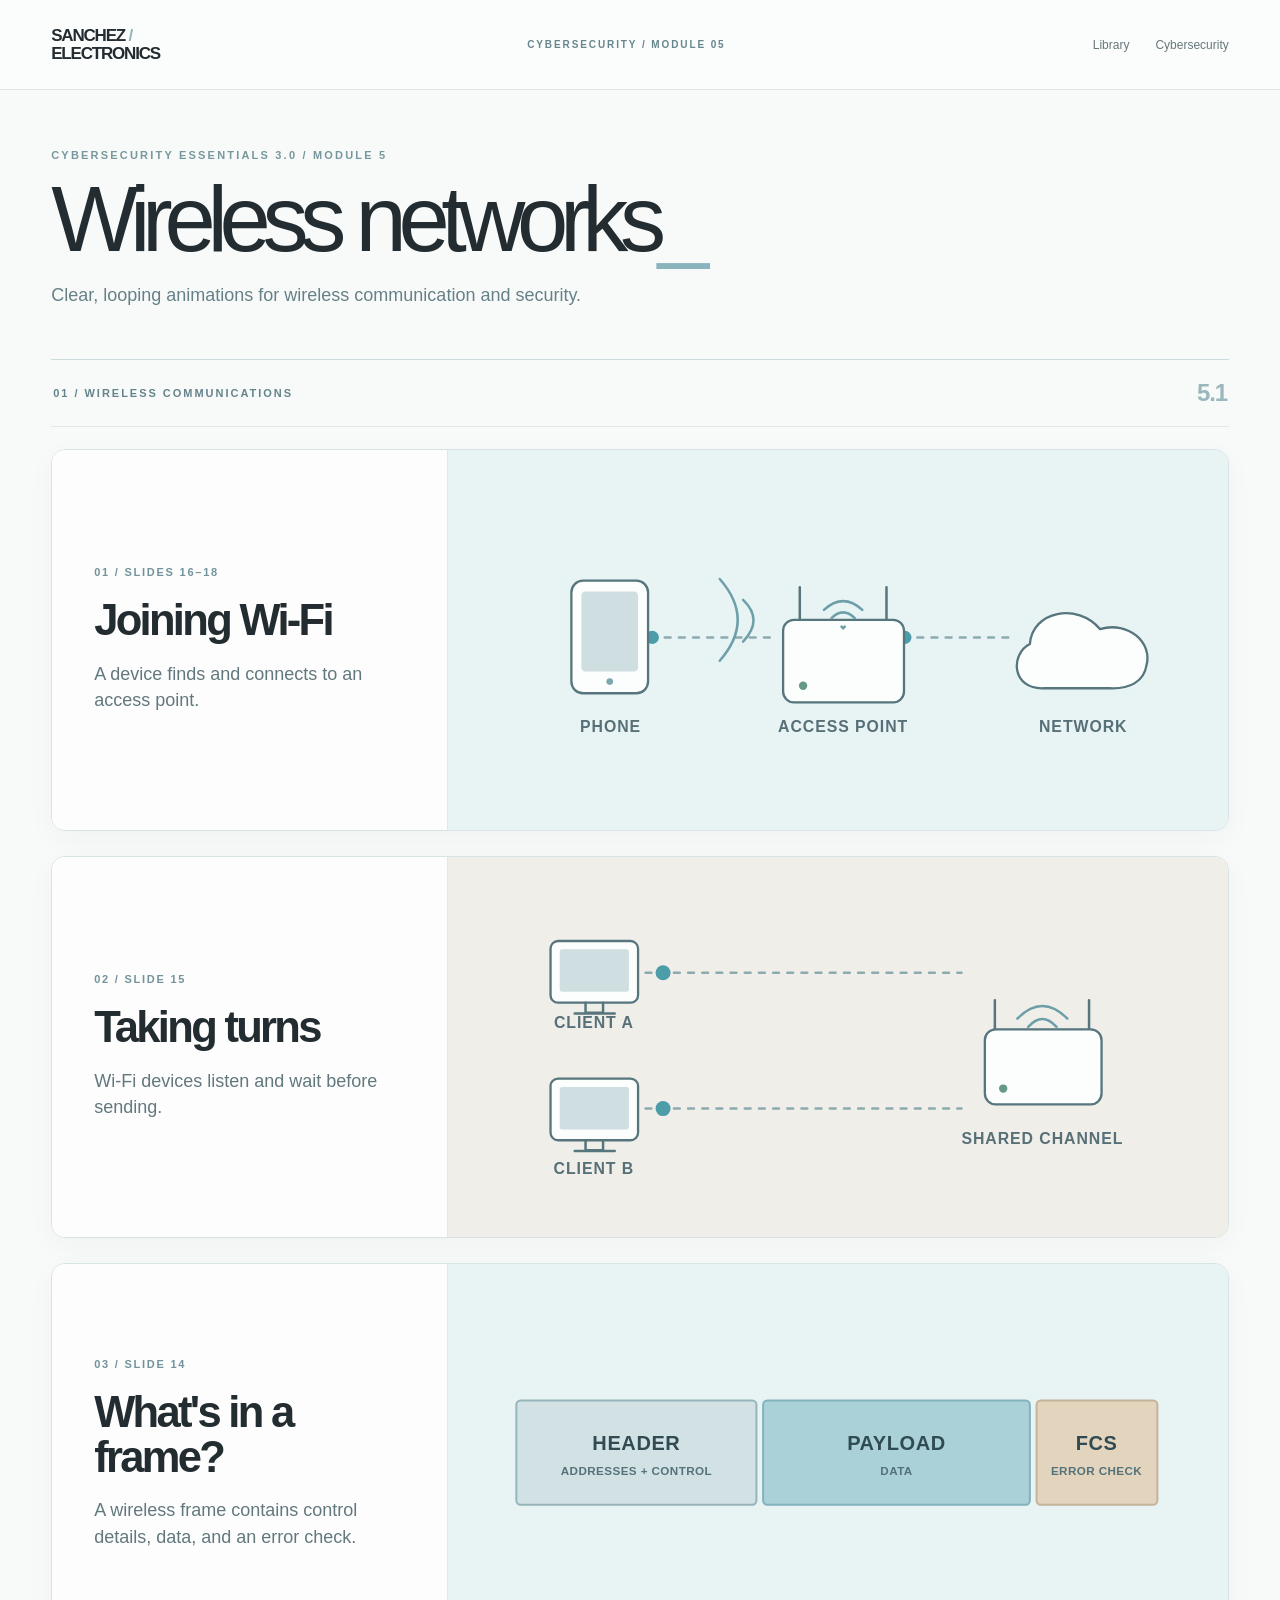
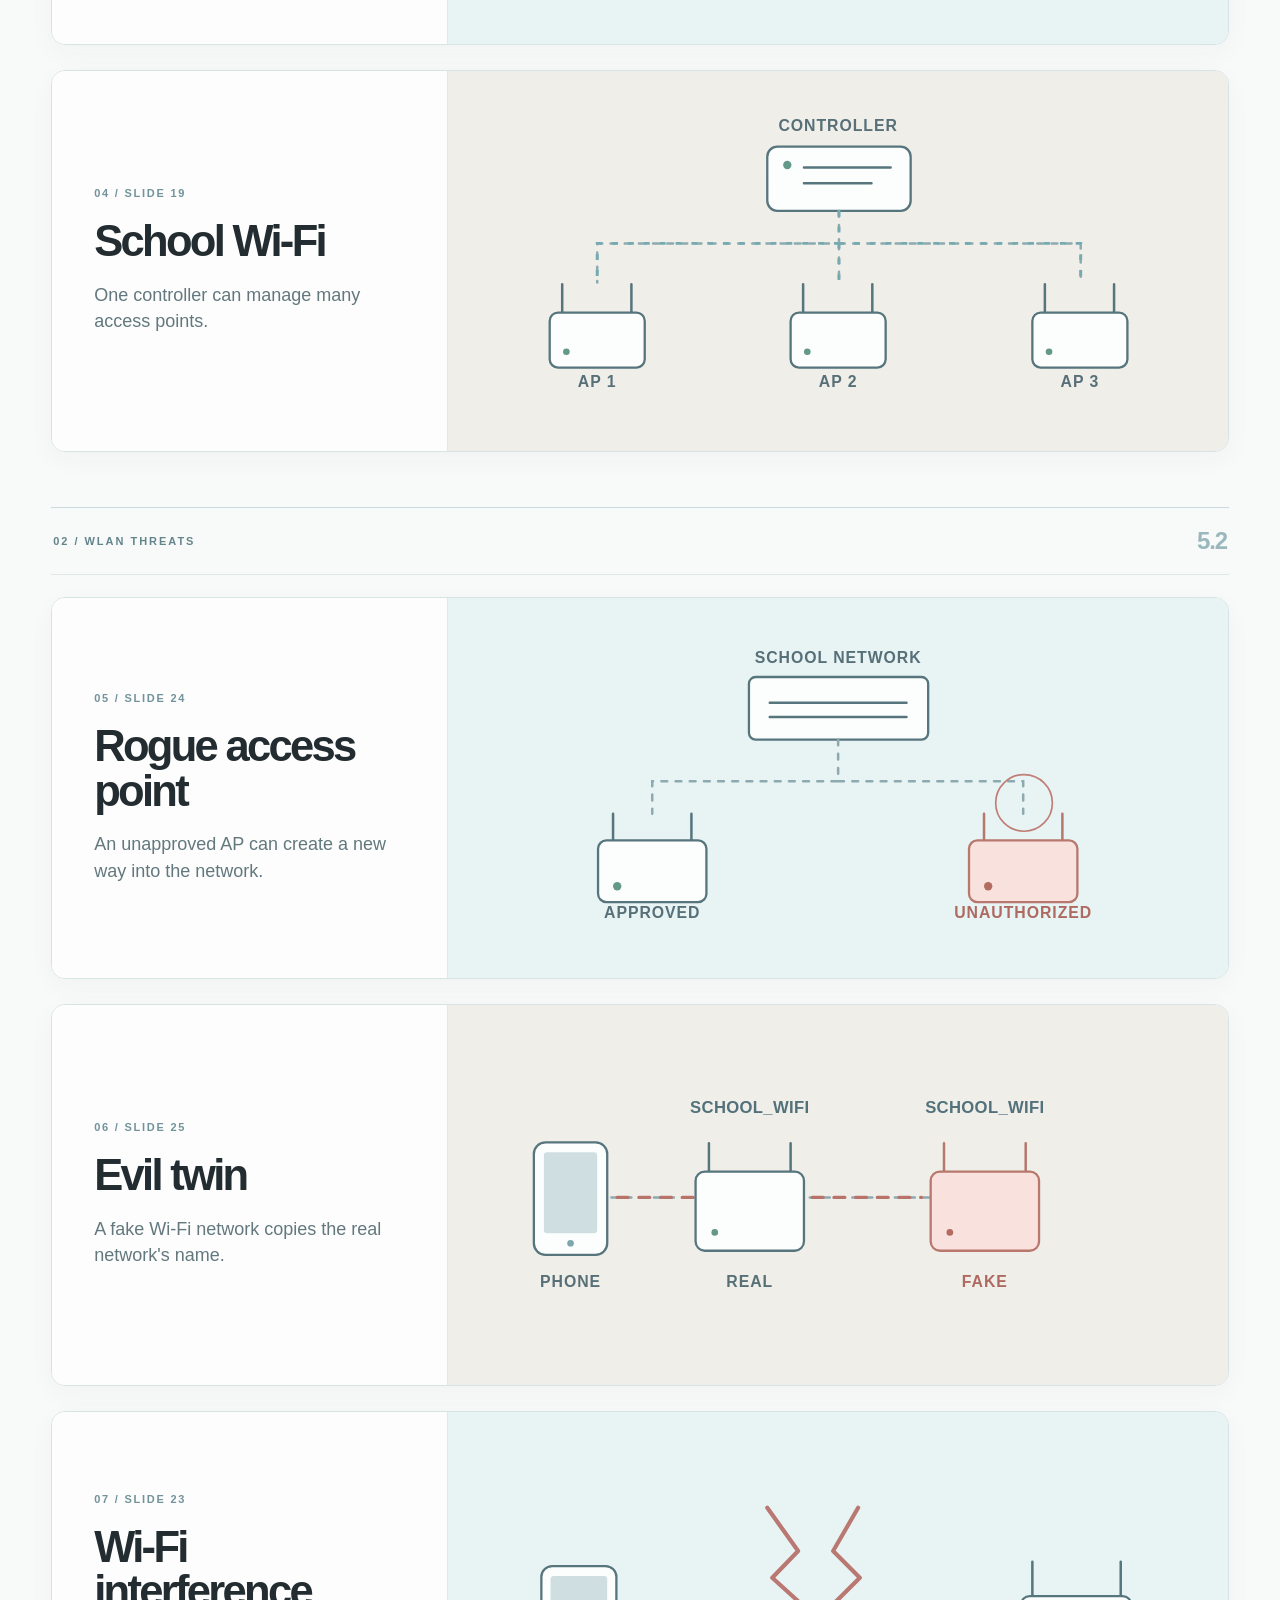
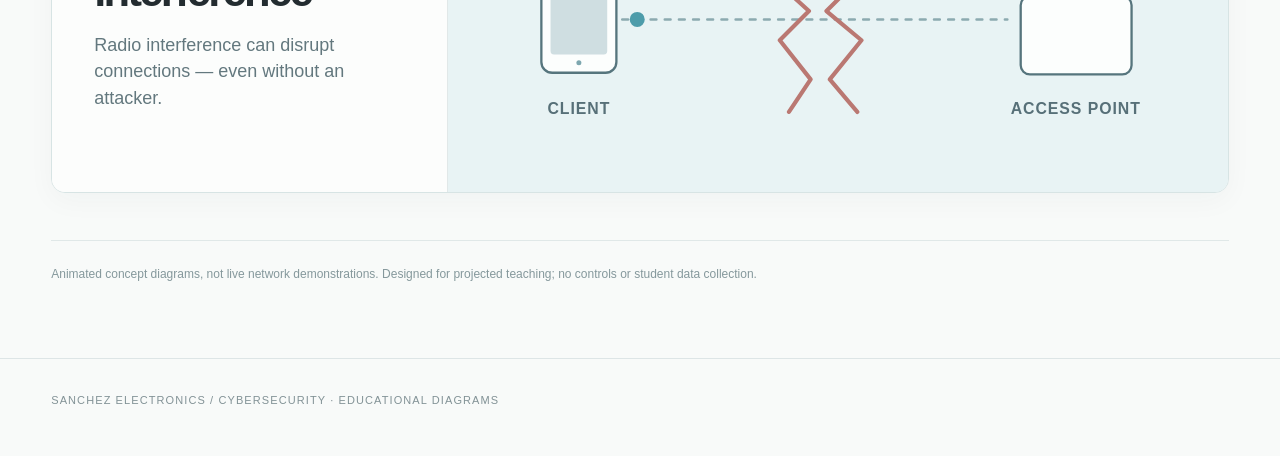
==== commit 0f8f57d9: "Fix missing diagram styles by bundling all CSS and animations into a self-contained page" ====
--- a/cybersecurity/wireless-lab/index.html
+++ b/cybersecurity/wireless-lab/index.html
@@ -6,8 +6,109 @@
 <meta name="theme-color" content="#fbfcfc">
 <meta name="description" content="Simple animated wireless networking diagrams for Cisco Cybersecurity sections 5.1 and 5.2.">
 <title>Wireless Networks | Sanchez Electronics</title>
-<link rel="stylesheet" href="../../assets/styles.css">
-<link rel="stylesheet" href="wireless-lab.css">
+
+
+<style>
+/* Base Sanchez Electronics site theme */
+:root{--ink:#232c30;--muted:#738489;--rule:#dde5e6;--paper:#fbfcfc;--pale:#e8f3f4;--sand:#f1eee9;--char:#314449;--ok:#417267;--bad:#9b5451;font-family:Inter,'Helvetica Neue',Arial,sans-serif}*{box-sizing:border-box}html{scroll-behavior:smooth}body{margin:0;color:var(--ink);background:var(--paper)}a{color:inherit;text-decoration:none}button,select{font:inherit}button{cursor:pointer}button:focus-visible,a:focus-visible,select:focus-visible{outline:3px solid #85b9c3;outline-offset:3px}.wrap{width:min(1420px,92%);margin:auto}header.site{border-bottom:1px solid var(--rule);background:rgba(251,252,252,.96)}.nav{min-height:89px;display:flex;align-items:center;justify-content:space-between;gap:30px}.brand{font-weight:850;font-size:17px;letter-spacing:-.07em;line-height:1.05}.brand em{font-style:normal;color:#91b6bb}.tag{font-size:10px;letter-spacing:.19em;font-weight:780;text-transform:uppercase;color:#66868d}.nav nav{display:flex;gap:26px;flex-wrap:wrap}.nav nav a{font-size:12px;color:#65777b;transition:color .2s}.nav nav a:hover{color:#102c32}.hero{display:grid;grid-template-columns:1.36fr .64fr;min-height:450px;border-bottom:1px solid var(--rule)}.hero>div:first-child{padding:85px 8% 66px 0}.hero h1{font-size:clamp(56px,7.5vw,122px);line-height:.93;font-weight:430;letter-spacing:-.095em;margin:30px 0 26px}.hero h1 strong{font-weight:760}.hero p,.intro{max-width:620px;font-size:clamp(15px,1.5vw,19px);color:#667c81;line-height:1.62}.hero-aside{padding:55px;display:flex;flex-direction:column;justify-content:space-between;background:var(--pale);position:relative;overflow:hidden}.hero-aside .big{font-size:clamp(120px,18vw,260px);font-weight:200;line-height:1;letter-spacing:-.12em;color:#c9e1e4}.hero-aside small{font-size:13px;color:#6c9097;max-width:250px;line-height:1.6}.section{padding:66px 0}.sectionhead{display:flex;align-items:end;justify-content:space-between;gap:16px;margin-bottom:32px}.sectionhead h2{font-size:clamp(35px,4vw,57px);font-weight:550;letter-spacing:-.08em;margin:10px 0 0}.sectionhead p{font-size:13px;color:var(--muted);max-width:280px;line-height:1.6}.coursegrid{display:grid;grid-template-columns:repeat(3,1fr);gap:14px}.course{min-height:300px;background:#edf4f4;padding:30px;position:relative;display:flex;flex-direction:column;justify-content:space-between;transition:transform .2s,background .2s}.course:nth-child(2){background:#f2f3f1}.course:nth-child(3){background:#f2eee9}.course:hover{transform:translateY(-3px)}.course .num{font-weight:250;color:#a4bac0;font-size:63px;letter-spacing:-.08em}.course h3{font-size:clamp(25px,3vw,40px);letter-spacing:-.075em;line-height:1.05;margin:0 0 9px}.course p{font-size:14px;color:#6b7d82;line-height:1.5;max-width:280px;margin:0}.course .arrow{position:absolute;right:29px;top:28px;font-size:24px;font-weight:300}.feature{border-top:1px solid var(--rule);display:grid;grid-template-columns:1fr 1fr;gap:65px;padding:50px 0 80px}.feature h2{font-size:clamp(45px,5vw,75px);letter-spacing:-.08em;font-weight:600;line-height:.97;margin:20px 0}.feature p{font-size:17px;color:var(--muted);line-height:1.7}.feature-graphic{min-height:310px;background:var(--pale);display:flex;align-items:center;justify-content:center;gap:11px;padding:30px}.feature-graphic .disk{width:21%;min-height:175px;border:1px solid #9fbbc1;background:#fff;display:flex;flex-direction:column;gap:9px;padding:10px}.feature-graphic .disk span{height:30px;background:#b9d9df}.feature-graphic .disk span:nth-child(2){background:#e0cec0}.action{display:inline-flex;gap:18px;align-items:center;padding:17px 21px;background:var(--ink);color:#fff;font-size:12px;font-weight:750;letter-spacing:.07em;text-transform:uppercase;margin-top:18px}.action:hover{background:#3e595f}.action.secondary{background:white;color:var(--ink);border:1px solid #aec7c9}.eyebrow{font-size:11px;font-weight:800;letter-spacing:.2em;color:#76989d;text-transform:uppercase}.pagehead{padding:76px 0 50px;border-bottom:1px solid var(--rule)}.pagehead h1{font-size:clamp(55px,8vw,110px);font-weight:540;letter-spacing:-.09em;line-height:1;max-width:900px;margin:16px 0}.toolrow{display:grid;grid-template-columns:1fr 1fr;gap:0;border-bottom:1px solid var(--rule);padding:32px 0;align-items:center}.toolrow h2{font-size:36px;letter-spacing:-.07em;margin:10px 0}.toolrow p{font-size:14px;color:var(--muted);line-height:1.6}.toolright{text-align:right}.status{font-size:10px;letter-spacing:.14em;font-weight:800;color:#60888e;text-transform:uppercase}.status.soon{color:#9c9490}footer{border-top:1px solid var(--rule);padding:35px 0 50px;font-size:11px;color:#829296;letter-spacing:.1em}.muted{color:var(--muted)}@media(max-width:790px){.nav{align-items:flex-start;flex-direction:column;padding:22px 0;gap:20px}.nav nav{gap:18px}.hero{display:block}.hero>div:first-child{padding:70px 0 52px}.hero-aside{min-height:160px;padding:25px;flex-direction:row}.hero-aside .big{font-size:120px}.coursegrid,.feature{grid-template-columns:1fr}.feature{gap:30px}.course{min-height:240px}.sectionhead{align-items:start;flex-direction:column}.toolrow{grid-template-columns:1fr}.toolright{text-align:left;margin-top:20px}.feature-graphic{min-height:240px}}
+
+/* Wireless visual diagrams and animations */
+/* Sanchez Electronics — minimal animated diagrams, no interactive controls */
+.visual-page{padding-bottom:74px}
+.visual-intro{padding:70px 0 64px}
+.visual-intro h1{font-size:clamp(58px,7.2vw,114px);font-weight:400;letter-spacing:-.09em;line-height:1;margin:20px 0 16px}
+.visual-intro h1 span{color:#89b4bd}
+.visual-intro p{font-size:19px;line-height:1.5;color:#668087;max-width:710px;margin:0}
+.section-divider{display:flex;align-items:center;justify-content:space-between;gap:20px;border-top:1px solid #cbdadc;border-bottom:1px solid #e0e7e8;padding:19px 2px;margin:0 0 18px}
+.section-divider span{font-weight:780;font-size:11px;letter-spacing:.18em;color:#64848c}
+.section-divider strong{font-size:24px;letter-spacing:-.05em;color:#99b7bc;font-weight:550}
+.threat-divider{margin-top:55px}
+.visual-card{display:grid;grid-template-columns:minmax(285px,.76fr) minmax(0,1.5fr);gap:20px;margin:0 0 20px;min-height:372px;align-items:stretch}
+.visual-copy{padding:52px 30px 34px 28px;background:#f2f4f3;display:flex;flex-direction:column;justify-content:center}
+.visual-copy .num{font-size:11px;letter-spacing:.16em;font-weight:770;color:#77979f;margin-bottom:20px}
+.visual-copy h2{font-size:clamp(32px,3.5vw,53px);line-height:1.02;letter-spacing:-.072em;font-weight:620;margin:0 0 18px;max-width:10em}
+.visual-copy p{font-size:clamp(16px,1.3vw,19px);line-height:1.5;color:#63787e;max-width:19em;margin:0}
+.mini-sequence{display:flex;align-items:center;flex-wrap:wrap;gap:8px;margin-top:27px}
+.mini-sequence span{font-size:9px;letter-spacing:.09em;color:#577d86;font-weight:780}
+.mini-sequence b{font-size:14px;font-weight:400;color:#9dbabf}
+.visual-figure{min-width:0;overflow:hidden;display:grid;place-items:center;padding:15px;min-height:372px}
+.tint-cyan{background:#e8f3f4}
+.tint-cream{background:#f0eee9}
+.visual-figure svg{display:block;width:100%;max-width:990px;height:auto;max-height:370px}
+.visual-figure svg .device{fill:#fcfefd;stroke:#56757d;stroke-width:2.3}
+.visual-figure svg .outline,.visual-figure svg .antenna{fill:none;stroke:#56757d;stroke-width:3;stroke-linecap:round;stroke-linejoin:round}
+.visual-figure svg .screen{fill:#cfdee1}
+.visual-figure svg .soft-fill{fill:#7da7af}
+.visual-figure svg .good-fill{fill:#649889}
+.visual-figure svg .bad-fill{fill:#b36c62}
+.visual-figure svg .bad-text{fill:#a56059}
+.visual-figure svg .danger-line{stroke:#b5786c}
+.visual-figure svg .rogue-device{fill:#f9e2dd;stroke:#b8786e}
+.visual-figure svg .faint-line{fill:none;stroke:#8caab0;stroke-width:3;stroke-dasharray:7 10;stroke-linecap:round}
+.visual-figure svg .wave,.visual-figure svg .wireless-glyph{fill:none;stroke:#6d9fa9;stroke-width:3;stroke-linecap:round}
+.visual-figure svg .signal{fill:#4d9caa}
+.visual-figure svg .figure-labels text{font:730 19px/1.2 Inter,"Helvetica Neue",Arial,sans-serif;fill:#577078;letter-spacing:.06em;text-anchor:middle}
+.visual-figure svg .figure-labels text.bad-text{fill:#ae6a61}
+.visual-figure svg .frame-header{fill:#d2e2e4;stroke:#96b5bb;stroke-width:2}
+.visual-figure svg .frame-payload{fill:#a9d1d7;stroke:#82b2bb;stroke-width:2}
+.visual-figure svg .frame-fcs{fill:#e3d4be;stroke:#c5b39a;stroke-width:2}
+.visual-figure svg .frame-glow{fill:#fff;opacity:0}
+.visual-figure svg .frame-text text{font:740 24px Inter,"Helvetica Neue",Arial,sans-serif;fill:#304b51;text-anchor:middle;letter-spacing:.03em}
+.visual-figure svg .frame-small text{font:650 14px Inter,"Helvetica Neue",Arial,sans-serif;fill:#537279;text-anchor:middle;letter-spacing:.035em}
+.visual-figure svg .network-names text{font:760 20px Inter,"Helvetica Neue",Arial,sans-serif;fill:#52717a;text-anchor:middle;letter-spacing:.02em}
+.visual-figure svg .controller-flow{fill:none;stroke:#76aab3;stroke-width:3.5;stroke-dasharray:7 12;animation:controllerDash 3.8s linear infinite}
+.visual-figure svg .danger-flow{fill:none;stroke:#b8746b;stroke-width:4;stroke-dasharray:13 13;stroke-linecap:round;animation:controllerDash 2s linear infinite}
+.join-broadcast{animation:beacon 6s ease-in-out infinite}
+.join-signal-one{animation:joinOne 6s ease-in-out infinite}
+.join-signal-two{animation:joinTwo 6s ease-in-out infinite}
+.turn-a{animation:airA 8s linear infinite}
+.turn-b{animation:airB 8s linear infinite}
+.glow-one{animation:glowOne 6s ease-in-out infinite}
+.glow-two{animation:glowTwo 6s ease-in-out infinite}
+.glow-three{animation:glowThree 6s ease-in-out infinite}
+.rogue-pulse{transform-origin:673px 193px;animation:roguePulse 3s ease-out infinite}
+.evil-route{animation:beacon 4s ease-in-out infinite}
+.interference-signal{animation:noisePacket 6s ease-in-out infinite}
+.interference-noise{transform-origin:420px 180px;animation:noisePulse 6s ease-in-out infinite}
+.sim-note{font-size:12px;line-height:1.6;color:#85989c;border-top:1px solid #e0e8e8;padding-top:24px;margin:47px 0 0}
+@keyframes beacon{0%,12%,100%{opacity:.1}24%,76%{opacity:1}85%{opacity:.1}}
+@keyframes joinOne{0%,20%{opacity:0;transform:translateX(0)}25%{opacity:1}52%{opacity:1;transform:translateX(143px)}54%,100%{opacity:0;transform:translateX(143px)}}
+@keyframes joinTwo{0%,52%{opacity:0;transform:translateX(0)}58%{opacity:1}83%{opacity:1;transform:translateX(120px)}85%,100%{opacity:0;transform:translateX(120px)}}
+@keyframes airA{0%,6%{opacity:0;transform:translateX(0)}10%{opacity:1}36%{opacity:1;transform:translateX(355px)}40%,100%{opacity:0;transform:translateX(355px)}}
+@keyframes airB{0%,52%{opacity:0;transform:translateX(0)}56%{opacity:1}87%{opacity:1;transform:translateX(355px)}91%,100%{opacity:0;transform:translateX(355px)}}
+@keyframes glowOne{0%,28%,100%{opacity:0}8%,24%{opacity:.45}}
+@keyframes glowTwo{0%,32%,66%,100%{opacity:0}39%,58%{opacity:.37}}
+@keyframes glowThree{0%,65%,100%{opacity:0}76%,92%{opacity:.55}}
+@keyframes controllerDash{to{stroke-dashoffset:-38}}
+@keyframes roguePulse{0%{opacity:.8;transform:scale(.7)}65%,100%{opacity:0;transform:scale(1.7)}}
+@keyframes noisePacket{0%,12%{opacity:0;transform:translateX(0)}17%{opacity:1}42%{opacity:1;transform:translateX(125px)}45%,76%{opacity:.08;transform:translateX(125px)}80%,100%{opacity:0;transform:translateX(0)}}
+@keyframes noisePulse{0%,30%,100%{opacity:.12;transform:scale(.94)}46%,75%{opacity:1;transform:scale(1.05)}}
+@media(max-width:880px){.visual-card{grid-template-columns:1fr;gap:0}.visual-copy{padding:30px 28px}.visual-figure{min-height:280px}.visual-figure svg{max-height:350px}.visual-copy h2{font-size:43px}.visual-intro{padding:46px 0}.threat-divider{margin-top:38px}}
+@media(max-width:550px){.visual-intro h1{font-size:58px}.visual-intro p{font-size:16px}.visual-copy{padding:23px}.visual-copy h2{font-size:36px}.visual-copy p{font-size:16px}.visual-figure{min-height:220px;padding:5px}.visual-figure svg{min-height:170px}.mini-sequence{gap:5px}.mini-sequence span{font-size:8px}.visual-card{margin-bottom:16px}.section-divider{padding:13px 2px}}
+@media(prefers-reduced-motion:reduce){.visual-figure svg *{animation:none!important;transition:none!important}}
+
+
+/* Revision: classroom projection, no controls, no dependent stylesheet fetches */
+body { background: #f8faf9; }
+.visual-intro { padding: 59px 0 50px; }
+.visual-intro h1 { margin-top: 13px; }
+.visual-intro p { max-width: 660px; font-size: 18px; }
+.section-divider { margin-bottom: 22px; }
+.visual-card { border:1px solid #d7e4e4; border-radius:14px; overflow:hidden; gap:0; margin-bottom:25px; min-height:380px; box-shadow:0 8px 28px rgba(37,63,69,.035); background:#fff; }
+.visual-copy { background:#fcfdfc; padding: 48px 42px; border-right:1px solid #e1e8e8; }
+.visual-copy .num { font-size:11px; color:#72939b; }
+.visual-copy h2 { font-size:clamp(33px,3.4vw,49px); letter-spacing:-.062em; }
+.visual-copy p { font-size:18px; line-height:1.48; }
+.visual-figure { min-height:380px; }
+.visual-figure svg { max-height:390px; }
+.visual-figure .device, .visual-figure .screen, .visual-figure .frame-header, .visual-figure .frame-payload, .visual-figure .frame-fcs { vector-effect:non-scaling-stroke; }
+@media(max-width:880px) {
+  .visual-card{min-height:0}
+  .visual-copy{border-right:0;border-bottom:1px solid #e1e8e8;padding:30px}
+  .visual-figure{min-height:265px}
+}
+
+</style>
 </head>
 <body>
 <header class="site"><div class="nav wrap"><a class="brand" href="../../">SANCHEZ <em>/</em><br>ELECTRONICS</a><span class="tag">Cybersecurity / Module 05</span><nav aria-label="Breadcrumbs"><a href="../../">Library</a><a href="../">Cybersecurity</a></nav></div></header>
@@ -15,12 +116,12 @@
   <header class="visual-intro">
     <div class="eyebrow">Cybersecurity essentials 3.0 / Module 5</div>
     <h1>Wireless networks<span>_</span></h1>
-    <p>Simple moving diagrams to show how Wi-Fi works — and what can go wrong.</p>
+    <p>Clear, looping animations for wireless communication and security.</p>
   </header>
   <div class="section-divider"><span>01 / WIRELESS COMMUNICATIONS</span><strong>5.1</strong></div>
 
   <section class="visual-card" aria-labelledby="wireless-join">
-    <div class="visual-copy"><span class="num">01 / SLIDES 16–18</span><h2 id="wireless-join">Joining Wi-Fi</h2><p>A device finds and connects to an access point.</p><div class="mini-sequence"><span>DISCOVER</span><b>→</b><span>AUTHENTICATE</span><b>→</b><span>ASSOCIATE</span></div></div>
+    <div class="visual-copy"><span class="num">01 / SLIDES 16–18</span><h2 id="wireless-join">Joining Wi-Fi</h2><p>A device finds and connects to an access point.</p></div>
     <div class="visual-figure tint-cyan">
       <svg viewBox="0 0 900 350" role="img" aria-labelledby="join-title join-desc">
         <title id="join-title">Wireless connection</title><desc id="join-desc">A phone discovers and associates with an access point, then data travels into the network.</desc>
@@ -40,7 +141,7 @@
   </section>
 
   <section class="visual-card" aria-labelledby="csma">
-    <div class="visual-copy"><span class="num">02 / SLIDE 15</span><h2 id="csma">Taking turns</h2><p>Wi-Fi devices listen and wait before sending.</p><div class="mini-sequence"><span>LISTEN</span><b>→</b><span>WAIT</span><b>→</b><span>SEND</span></div></div>
+    <div class="visual-copy"><span class="num">02 / SLIDE 15</span><h2 id="csma">Taking turns</h2><p>Wi-Fi devices listen and wait before sending.</p></div>
     <div class="visual-figure tint-cream">
       <svg viewBox="0 0 900 350" role="img" aria-labelledby="csma-title csma-desc">
         <title id="csma-title">CSMA/CA shared airtime</title><desc id="csma-desc">Client A and Client B take turns sending data to an access point instead of transmitting together.</desc>
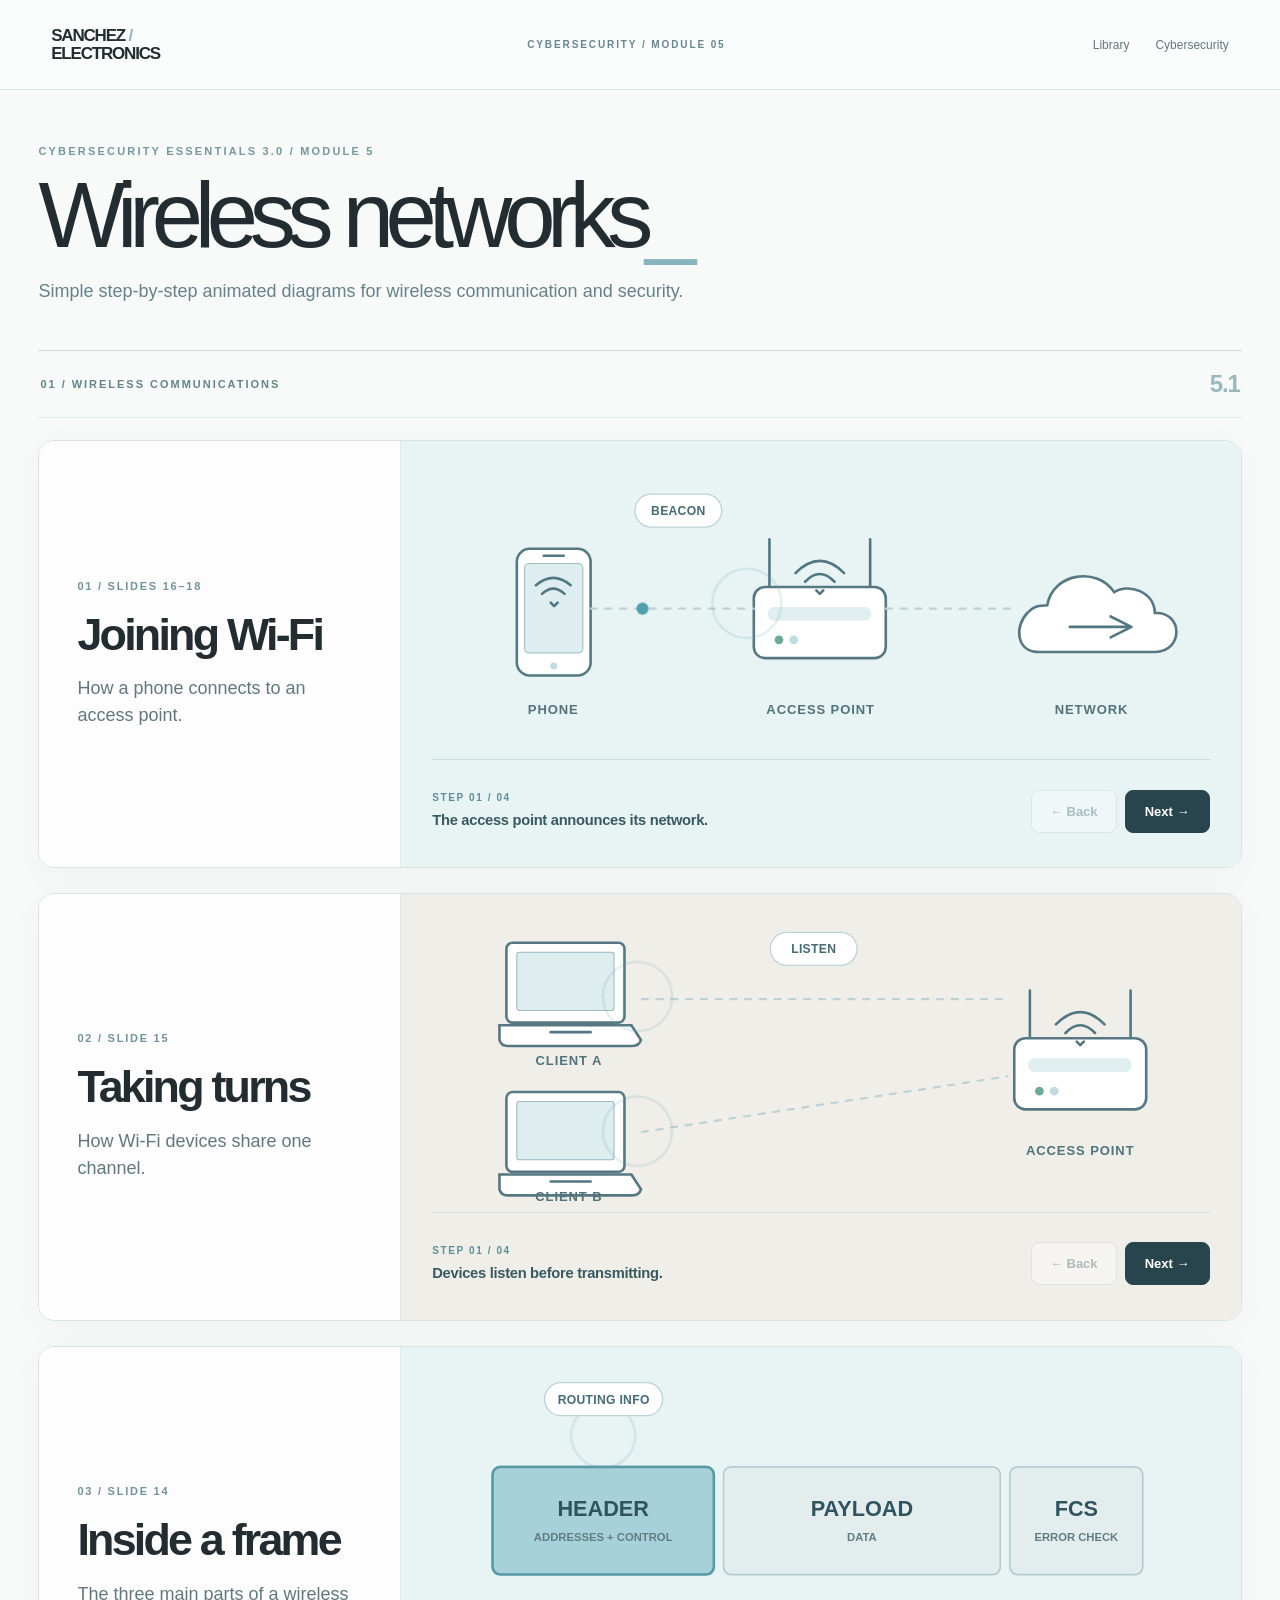
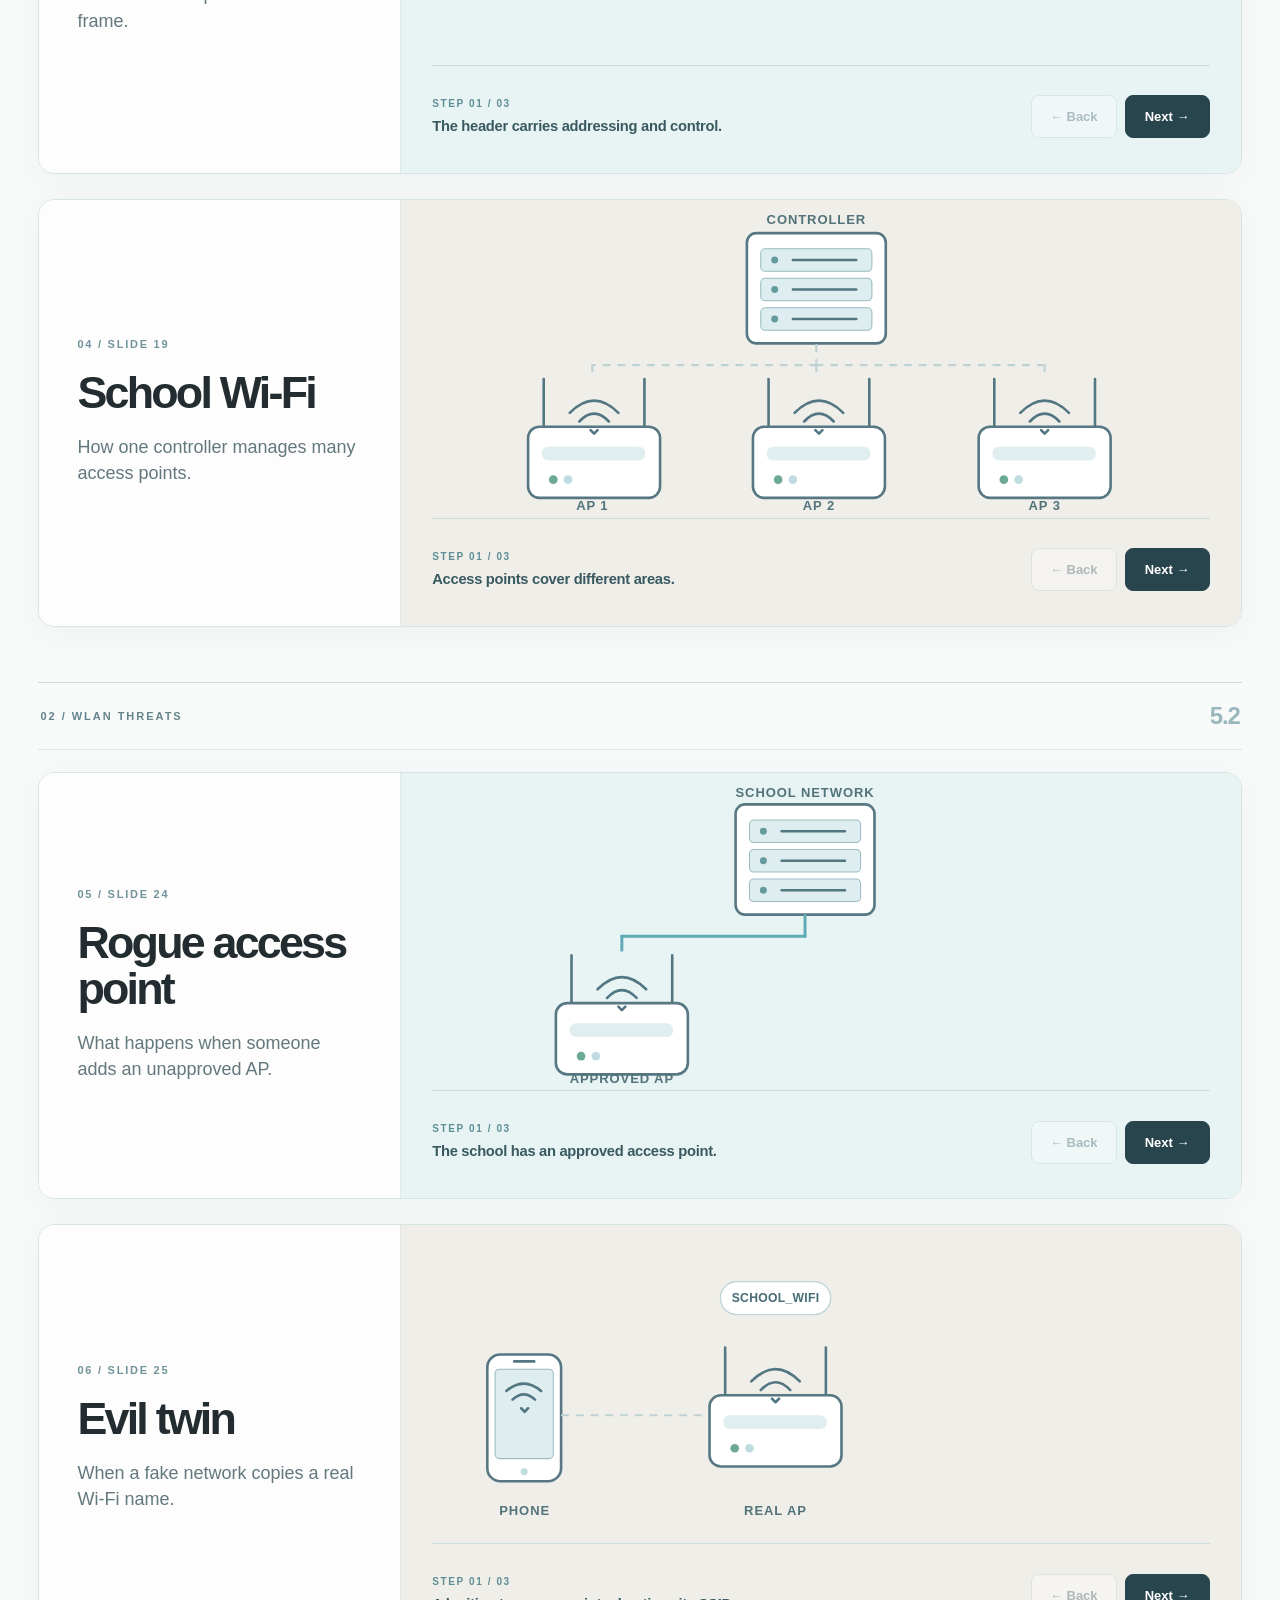
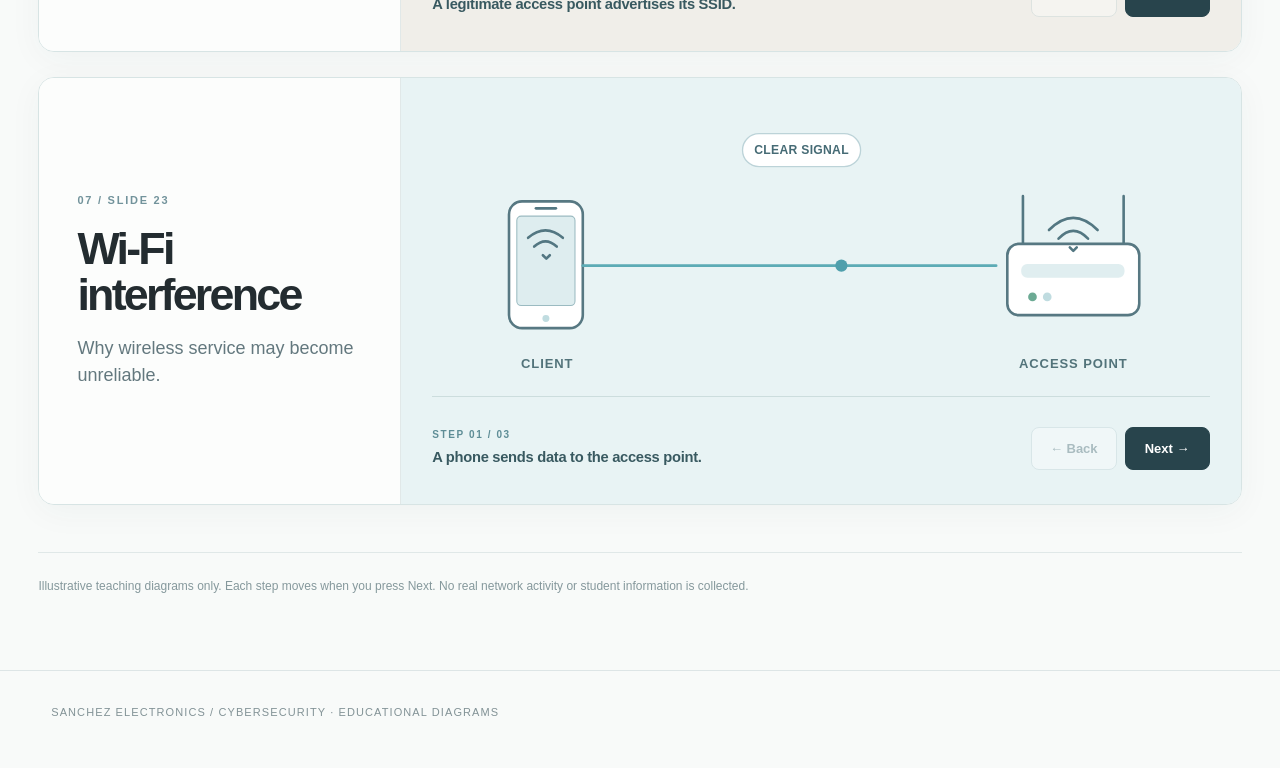
==== commit c2ba2cd4: "Add minimal back/next animated SVG teaching steps to all seven wireless diagrams" ====
--- a/cybersecurity/wireless-lab/index.html
+++ b/cybersecurity/wireless-lab/index.html
@@ -108,6 +108,54 @@
   .visual-figure{min-height:265px}
 }
 
+
+/* Manual step diagrams: clean projector view */
+.visual-page{width:min(1450px,94%)}.visual-intro{padding:55px 0 45px}
+.visual-card{grid-template-columns:minmax(265px,.72fr) minmax(0,1.67fr);border-radius:16px;min-height:425px;box-shadow:0 7px 34px rgba(31,65,71,.045)}
+.visual-copy{padding:48px 38px}.visual-copy h2{font-size:clamp(34px,3.5vw,52px)}.visual-copy p{font-size:18px}
+.visual-figure{display:flex;flex-direction:column;justify-content:stretch;align-items:stretch;padding:0;min-height:425px}
+.scene-wrap{min-height:0;flex:1;width:100%;display:grid;place-items:center;padding:14px 29px 0}
+.scene-wrap svg{display:block;width:100%;height:auto;max-height:340px;overflow:visible}
+.stepbar{margin:0 31px 23px;border-top:1px solid #ccdddd;padding-top:18px;display:flex;gap:20px;align-items:center;justify-content:space-between;min-height:85px}
+.step-copy{display:flex;flex-direction:column;gap:7px;min-width:0;flex:1}
+.step-index{font-size:10px;font-weight:800;letter-spacing:.16em;color:#5e8d96}
+.step-caption{font-size:clamp(14px,1.15vw,18px);font-weight:600;color:#385960;line-height:1.36;letter-spacing:-.02em}
+.step-actions{display:flex;flex:0 0 auto;gap:8px}
+.step-btn{font:700 13px/1 Inter,"Helvetica Neue",Arial,sans-serif;border:1px solid #b9cdd1;background:#fff;color:#355760;border-radius:8px;padding:14px 18px;cursor:pointer;min-width:85px;transition:background .2s,transform .2s}
+.step-btn:hover:not(:disabled){background:#e2edef;transform:translateY(-1px)}
+.step-btn:disabled{opacity:.35;cursor:default}
+.step-btn:focus-visible{outline:3px solid #74adba;outline-offset:3px}
+.next-btn{background:#28444c;color:#fff;border-color:#28444c}
+.next-btn:hover:not(:disabled){background:#395c65}
+.schematic .n-line{stroke:#537782;stroke-width:3;fill:none;stroke-linecap:round;stroke-linejoin:round}
+.schematic .n-device{fill:#fff;stroke:#577882;stroke-width:3}
+.schematic .n-screen{fill:#deedef;stroke:#9bbbc1;stroke-width:1.2}
+.schematic .n-soft{fill:#c0dce0}
+.schematic .n-accent{fill:#61a4b1}
+.schematic .n-green{fill:#6caa94}
+.schematic .n-red{fill:#bc7770}
+.schematic .n-router-bad{fill:#fae8e5;stroke:#b87168;stroke-width:3}
+.schematic .n-muted{stroke:#bed1d4;stroke-width:2.5;fill:none;stroke-linecap:round;stroke-dasharray:7 10}
+.schematic .n-path{stroke:#5cabb5;stroke-width:3.4;fill:none;stroke-linecap:round}
+.schematic .n-danger-path{stroke:#b86e68;stroke-width:3.4;fill:none;stroke-linecap:round}
+.schematic .n-caption{font:700 15px Inter,"Helvetica Neue",Arial,sans-serif;fill:#52737a;text-anchor:middle;letter-spacing:.07em}
+.schematic .n-caption-red{font:700 15px Inter,"Helvetica Neue",Arial,sans-serif;fill:#ad625e;text-anchor:middle;letter-spacing:.07em}
+.schematic .n-pill{fill:#fff;stroke:#bcd3d8;stroke-width:1.5}
+.schematic .n-pill-red{fill:#f9e4e1;stroke:#c88f87;stroke-width:1.5}
+.schematic .n-pilltext{font:700 14px Inter,"Helvetica Neue",Arial,sans-serif;fill:#466b75;text-anchor:middle;letter-spacing:.025em}
+.schematic .n-pilltext-red{font:700 14px Inter,"Helvetica Neue",Arial,sans-serif;fill:#a8615b;text-anchor:middle;letter-spacing:.025em}
+.schematic .n-glow{animation:sketchPulse 2.5s ease-in-out infinite;transform-origin:center}
+.schematic .n-scan{animation:sketchScan 2.7s ease-in-out infinite}
+.schematic .n-shake{animation:sketchShake 1.7s ease-in-out infinite;transform-origin:center}
+.schematic .n-appear{animation:sketchAppear .38s ease-out both}
+@keyframes sketchPulse{0%,100%{opacity:.2}50%{opacity:1}}
+@keyframes sketchScan{0%,100%{opacity:.2;transform:scale(.95)}50%{opacity:1;transform:scale(1.08)}}
+@keyframes sketchShake{0%,100%{transform:translateX(0)}25%{transform:translateX(-5px)}75%{transform:translateX(5px)}}
+@keyframes sketchAppear{from{opacity:.15;transform:translateY(4px)}to{opacity:1;transform:translateY(0)}}
+@media(max-width:900px){.visual-card{grid-template-columns:1fr}.visual-copy{padding:27px 26px}.visual-copy h2{font-size:38px;margin-bottom:10px}.visual-figure{min-height:350px}.scene-wrap{padding:0 15px}.stepbar{margin:0 18px 18px}.step-caption{font-size:16px}}
+@media(max-width:540px){.visual-page{width:95%}.visual-card{min-height:0}.visual-copy{padding:23px}.visual-figure{min-height:300px}.scene-wrap{padding:0 3px}.scene-wrap svg{max-height:245px}.stepbar{padding-top:12px;margin:0 12px 14px;gap:8px}.step-btn{padding:12px 10px;min-width:61px;font-size:12px}.step-caption{font-size:13px}.step-index{font-size:9px}}
+@media(prefers-reduced-motion:reduce){.schematic *{animation:none!important}.schematic animateMotion,.schematic animate{display:none}}
+
 </style>
 </head>
 <body>
@@ -116,131 +164,155 @@
   <header class="visual-intro">
     <div class="eyebrow">Cybersecurity essentials 3.0 / Module 5</div>
     <h1>Wireless networks<span>_</span></h1>
-    <p>Clear, looping animations for wireless communication and security.</p>
+    <p>Simple step-by-step animated diagrams for wireless communication and security.</p>
   </header>
   <div class="section-divider"><span>01 / WIRELESS COMMUNICATIONS</span><strong>5.1</strong></div>
 
-  <section class="visual-card" aria-labelledby="wireless-join">
-    <div class="visual-copy"><span class="num">01 / SLIDES 16–18</span><h2 id="wireless-join">Joining Wi-Fi</h2><p>A device finds and connects to an access point.</p></div>
-    <div class="visual-figure tint-cyan">
-      <svg viewBox="0 0 900 350" role="img" aria-labelledby="join-title join-desc">
-        <title id="join-title">Wireless connection</title><desc id="join-desc">A phone discovers and associates with an access point, then data travels into the network.</desc>
-        <path class="faint-line" d="M225 172H378M528 172H656"/>
-        <g class="join-broadcast">
-          <path d="M336 127Q361 151 336 177" class="wave"/>
-          <path d="M308 102Q351 151 308 200" class="wave"/>
-        </g>
-        <g class="join-signal-one"><circle cx="227" cy="172" r="8" class="signal"/></g>
-        <g class="join-signal-two"><circle cx="530" cy="172" r="8" class="signal"/></g>
-        <g transform="translate(130 104)"><rect class="device" width="92" height="135" rx="14"/><rect class="screen" x="12" y="13" width="68" height="96" rx="5"/><circle cx="46" cy="121" r="4" class="soft-fill"/></g>
-        <g transform="translate(384 106)"><path class="antenna" d="M20 45V6M124 45V6"/><rect class="device" y="45" width="145" height="99" rx="13"/><circle cx="24" cy="124" r="5" class="good-fill"/><path class="wireless-glyph" d="M49 33Q72 12 95 33M58 43Q72 29 86 43M70 53l2 2 2-2"/></g>
-        <g transform="translate(656 112)"><path class="device" d="M41 121C2 123 0 80 24 68C27 28 81 18 108 50C143 40 171 67 164 93C161 113 144 122 120 121Z"/></g>
-        <g class="figure-labels"><text x="177" y="285">PHONE</text><text x="456" y="285">ACCESS POINT</text><text x="744" y="285">NETWORK</text></g>
-      </svg>
-    </div>
-  </section>
-
-  <section class="visual-card" aria-labelledby="csma">
-    <div class="visual-copy"><span class="num">02 / SLIDE 15</span><h2 id="csma">Taking turns</h2><p>Wi-Fi devices listen and wait before sending.</p></div>
-    <div class="visual-figure tint-cream">
-      <svg viewBox="0 0 900 350" role="img" aria-labelledby="csma-title csma-desc">
-        <title id="csma-title">CSMA/CA shared airtime</title><desc id="csma-desc">Client A and Client B take turns sending data to an access point instead of transmitting together.</desc>
-        <g transform="translate(105 48)"><rect class="device" width="105" height="74" rx="9"/><rect class="screen" x="11" y="10" width="83" height="51" rx="3"/><path class="outline" d="M42 74v12h21V74M29 87H77"/></g>
-        <g transform="translate(105 213)"><rect class="device" width="105" height="74" rx="9"/><rect class="screen" x="11" y="10" width="83" height="51" rx="3"/><path class="outline" d="M42 74v12h21V74M29 87H77"/></g>
-        <path class="faint-line" d="M219 86H598M219 249H598"/>
-        <g class="turn-a"><circle cx="240" cy="86" r="9" class="signal"/></g><g class="turn-b"><circle cx="240" cy="249" r="9" class="signal"/></g>
-        <g transform="translate(626 109)"><path class="antenna" d="M12 45V10M125 45V10"/><rect class="device" x="0" y="45" width="140" height="90" rx="13"/><circle cx="22" cy="116" r="5" class="good-fill"/><path class="wireless-glyph" d="M39 32Q69 2 99 32M52 42Q69 23 86 42"/></g>
-        <g class="figure-labels"><text x="157" y="152">CLIENT A</text><text x="157" y="328">CLIENT B</text><text x="695" y="291">SHARED CHANNEL</text></g>
-      </svg>
-    </div>
-  </section>
-
-  <section class="visual-card" aria-labelledby="frame">
-    <div class="visual-copy"><span class="num">03 / SLIDE 14</span><h2 id="frame">What's in a frame?</h2><p>A wireless frame contains control details, data, and an error check.</p></div>
-    <div class="visual-figure tint-cyan">
-      <svg viewBox="0 0 900 350" role="img" aria-labelledby="frame-title frame-desc">
-        <title id="frame-title">Simplified 802.11 frame</title><desc id="frame-desc">A wireless frame with header, payload and frame check sequence sections highlighted in order.</desc>
-        <g transform="translate(64 111)">
-          <rect x="0" y="0" width="288" height="125" rx="5" class="frame-header"/><rect x="296" y="0" width="320" height="125" rx="5" class="frame-payload"/><rect x="624" y="0" width="145" height="125" rx="5" class="frame-fcs"/>
-          <rect x="0" y="0" width="288" height="125" rx="5" class="frame-glow glow-one"/>
-          <rect x="296" y="0" width="320" height="125" rx="5" class="frame-glow glow-two"/>
-          <rect x="624" y="0" width="145" height="125" rx="5" class="frame-glow glow-three"/>
-          <g class="frame-text"><text x="144" y="59">HEADER</text><text x="456" y="59">PAYLOAD</text><text x="696" y="59">FCS</text></g>
-          <g class="frame-small"><text x="144" y="89">ADDRESSES + CONTROL</text><text x="456" y="89">DATA</text><text x="696" y="89">ERROR CHECK</text></g>
-        </g>
-      </svg>
-    </div>
-  </section>
-
-  <section class="visual-card" aria-labelledby="wlc">
-    <div class="visual-copy"><span class="num">04 / SLIDE 19</span><h2 id="wlc">School Wi-Fi</h2><p>One controller can manage many access points.</p></div>
-    <div class="visual-figure tint-cream">
-      <svg viewBox="0 0 900 350" role="img" aria-labelledby="wlc-title wlc-desc">
-        <title id="wlc-title">Wireless LAN controller managing access points</title><desc id="wlc-desc">One wireless controller sends management connections to three separate lightweight access points.</desc>
-        <rect class="device" x="365" y="38" rx="12" width="172" height="77"/><circle class="good-fill" cx="389" cy="60" r="5"/><path class="outline" d="M409 63H513M409 82H490"/>
-        <g class="figure-labels"><text x="450" y="19">CONTROLLER</text></g>
-        <path class="faint-line" d="M451 115V154H161V201M451 154V201M451 154H741V201"/>
-        <path class="controller-flow" d="M451 115V154H161V201M451 115V201M451 115V154H741V201"/>
-        <g transform="translate(104 201)"><path class="antenna" d="M15 36V2M98 36V2"/><rect class="device" y="36" width="114" height="66" rx="10"/><circle class="good-fill" cx="20" cy="83" r="4"/></g>
-        <g transform="translate(393 201)"><path class="antenna" d="M15 36V2M98 36V2"/><rect class="device" y="36" width="114" height="66" rx="10"/><circle class="good-fill" cx="20" cy="83" r="4"/></g>
-        <g transform="translate(683 201)"><path class="antenna" d="M15 36V2M98 36V2"/><rect class="device" y="36" width="114" height="66" rx="10"/><circle class="good-fill" cx="20" cy="83" r="4"/></g>
-        <g class="figure-labels"><text x="161" y="326">AP 1</text><text x="450" y="326">AP 2</text><text x="740" y="326">AP 3</text></g>
-      </svg>
-    </div>
-  </section>
+  <section class="visual-card" id="diagram-join" data-concept="join" aria-labelledby="heading-join"><div class="visual-copy"><span class="num">01 / SLIDES 16–18</span><h2 id="heading-join">Joining Wi-Fi</h2><p>How a phone connects to an access point.</p></div><div class="visual-figure tint-cyan"><div class="scene-wrap" id="scene-join"></div><div class="stepbar"><div class="step-copy"><span class="step-index" id="index-join">STEP 01 / 04</span><strong class="step-caption" id="caption-join" aria-live="polite">The access point announces its network.</strong></div><div class="step-actions"><button type="button" class="step-btn back-btn" data-direction="-1" aria-label="Previous step for Joining Wi-Fi">← Back</button><button type="button" class="step-btn next-btn" data-direction="1" aria-label="Next step for Joining Wi-Fi">Next →</button></div></div></div></section>
+
+  <section class="visual-card" id="diagram-csma" data-concept="csma" aria-labelledby="heading-csma"><div class="visual-copy"><span class="num">02 / SLIDE 15</span><h2 id="heading-csma">Taking turns</h2><p>How Wi-Fi devices share one channel.</p></div><div class="visual-figure tint-cream"><div class="scene-wrap" id="scene-csma"></div><div class="stepbar"><div class="step-copy"><span class="step-index" id="index-csma">STEP 01 / 04</span><strong class="step-caption" id="caption-csma" aria-live="polite">Devices listen before transmitting.</strong></div><div class="step-actions"><button type="button" class="step-btn back-btn" data-direction="-1" aria-label="Previous step for Taking turns">← Back</button><button type="button" class="step-btn next-btn" data-direction="1" aria-label="Next step for Taking turns">Next →</button></div></div></div></section>
+
+  <section class="visual-card" id="diagram-frame" data-concept="frame" aria-labelledby="heading-frame"><div class="visual-copy"><span class="num">03 / SLIDE 14</span><h2 id="heading-frame">Inside a frame</h2><p>The three main parts of a wireless frame.</p></div><div class="visual-figure tint-cyan"><div class="scene-wrap" id="scene-frame"></div><div class="stepbar"><div class="step-copy"><span class="step-index" id="index-frame">STEP 01 / 03</span><strong class="step-caption" id="caption-frame" aria-live="polite">The header carries addressing and control.</strong></div><div class="step-actions"><button type="button" class="step-btn back-btn" data-direction="-1" aria-label="Previous step for Inside a frame">← Back</button><button type="button" class="step-btn next-btn" data-direction="1" aria-label="Next step for Inside a frame">Next →</button></div></div></div></section>
+
+  <section class="visual-card" id="diagram-wlc" data-concept="wlc" aria-labelledby="heading-wlc"><div class="visual-copy"><span class="num">04 / SLIDE 19</span><h2 id="heading-wlc">School Wi-Fi</h2><p>How one controller manages many access points.</p></div><div class="visual-figure tint-cream"><div class="scene-wrap" id="scene-wlc"></div><div class="stepbar"><div class="step-copy"><span class="step-index" id="index-wlc">STEP 01 / 03</span><strong class="step-caption" id="caption-wlc" aria-live="polite">Access points cover different areas.</strong></div><div class="step-actions"><button type="button" class="step-btn back-btn" data-direction="-1" aria-label="Previous step for School Wi-Fi">← Back</button><button type="button" class="step-btn next-btn" data-direction="1" aria-label="Next step for School Wi-Fi">Next →</button></div></div></div></section>
 
   <div class="section-divider threat-divider"><span>02 / WLAN THREATS</span><strong>5.2</strong></div>
 
-  <section class="visual-card" aria-labelledby="rogue">
-    <div class="visual-copy"><span class="num">05 / SLIDE 24</span><h2 id="rogue">Rogue access point</h2><p>An unapproved AP can create a new way into the network.</p></div>
-    <div class="visual-figure tint-cyan">
-      <svg viewBox="0 0 900 350" role="img" aria-labelledby="rogue-title rogue-desc">
-        <title id="rogue-title">Unauthorized AP attached to a wired network</title><desc id="rogue-desc">An approved AP and an unauthorized rogue AP are both connected to the same wired school network.</desc>
-        <rect class="device" x="343" y="42" rx="8" width="215" height="75"/><path class="outline" d="M368 73H532M368 90H532"/><g class="figure-labels"><text x="450" y="25">SCHOOL NETWORK</text></g>
-        <path class="faint-line" d="M450 117V167H227V206M450 167H672V206"/>
-        <g transform="translate(162 206)"><path class="antenna" d="M18 32V0M112 32V0"/><rect class="device" y="32" width="130" height="74" rx="10"/><circle class="good-fill" cx="23" cy="87" r="5"/></g>
-        <g transform="translate(607 206)"><path class="antenna danger-line" d="M18 32V0M112 32V0"/><rect class="device rogue-device" y="32" width="130" height="74" rx="10"/><circle class="bad-fill" cx="23" cy="87" r="5"/></g>
-        <g class="rogue-pulse"><circle cx="673" cy="193" r="34" fill="none" stroke="#c07e77" stroke-width="2"/></g>
-        <g class="figure-labels"><text x="227" y="331">APPROVED</text><text x="672" y="331" class="bad-text">UNAUTHORIZED</text></g>
-      </svg>
-    </div>
-  </section>
-
-  <section class="visual-card" aria-labelledby="evil">
-    <div class="visual-copy"><span class="num">06 / SLIDE 25</span><h2 id="evil">Evil twin</h2><p>A fake Wi-Fi network copies the real network's name.</p></div>
-    <div class="visual-figure tint-cream">
-      <svg viewBox="0 0 900 350" role="img" aria-labelledby="evil-title evil-desc">
-        <title id="evil-title">Evil twin network imitates a trusted SSID</title><desc id="evil-desc">A phone sees two access points advertising the same name; the malicious copy is not the legitimate access point.</desc>
-        <g transform="translate(85 112)"><rect class="device" width="88" height="135" rx="14"/><rect class="screen" x="12" y="12" width="64" height="97" rx="4"/><circle class="soft-fill" cx="44" cy="121" r="4"/></g>
-        <path class="faint-line" d="M178 178H280M178 178H561"/>
-        <g class="evil-route"><path d="M185 178H550" class="danger-flow"/></g>
-        <g transform="translate(279 113)"><path class="antenna" d="M16 34V0M114 34V0"/><rect class="device" y="34" width="130" height="95" rx="11"/><circle class="good-fill" cx="23" cy="107" r="4"/></g>
-        <g transform="translate(561 113)"><path class="antenna danger-line" d="M16 34V0M114 34V0"/><rect class="device rogue-device" y="34" width="130" height="95" rx="11"/><circle class="bad-fill" cx="23" cy="107" r="4"/></g>
-        <g class="network-names"><text x="344" y="77">SCHOOL_WIFI</text><text x="626" y="77">SCHOOL_WIFI</text></g>
-        <g class="figure-labels"><text x="129" y="286">PHONE</text><text x="344" y="286">REAL</text><text x="626" y="286" class="bad-text">FAKE</text></g>
-      </svg>
-    </div>
-  </section>
-
-  <section class="visual-card" aria-labelledby="interference">
-    <div class="visual-copy"><span class="num">07 / SLIDE 23</span><h2 id="interference">Wi-Fi interference</h2><p>Radio interference can disrupt connections — even without an attacker.</p></div>
-    <div class="visual-figure tint-cyan">
-      <svg viewBox="0 0 900 350" role="img" aria-labelledby="noise-title noise-desc">
-        <title id="noise-title">Wireless interference</title><desc id="noise-desc">A wireless client communicates with an AP, while interference crosses the radio channel and temporarily disrupts reliable transmission.</desc>
-        <g transform="translate(94 132)"><rect class="device" width="90" height="128" rx="13"/><rect class="screen" x="11" y="12" width="68" height="94" rx="4"/><circle class="soft-fill" cx="45" cy="116" r="3"/></g>
-        <g transform="translate(669 127)"><path class="antenna" d="M14 41V0M120 41V0"/><rect class="device" y="41" width="133" height="94" rx="11"/></g>
-        <path class="faint-line" d="M191 196H653"/>
-        <g class="interference-signal"><circle class="signal" cx="209" cy="196" r="9"/></g>
-        <g class="interference-noise">
-          <path d="M365 62L402 114L371 146L415 186L380 221L417 268L391 307" fill="none" stroke="#ba7872" stroke-width="5" stroke-linejoin="round" stroke-linecap="round"/>
-          <path d="M474 62L444 114L476 146L436 186L478 221L440 268L473 307" fill="none" stroke="#ba7872" stroke-width="5" stroke-linejoin="round" stroke-linecap="round"/>
-        </g>
-        <g class="figure-labels"><text x="139" y="310">CLIENT</text><text x="735" y="310">ACCESS POINT</text></g>
-      </svg>
-    </div>
-  </section>
-  <p class="sim-note">Animated concept diagrams, not live network demonstrations. Designed for projected teaching; no controls or student data collection.</p>
+  <section class="visual-card" id="diagram-rogue" data-concept="rogue" aria-labelledby="heading-rogue"><div class="visual-copy"><span class="num">05 / SLIDE 24</span><h2 id="heading-rogue">Rogue access point</h2><p>What happens when someone adds an unapproved AP.</p></div><div class="visual-figure tint-cyan"><div class="scene-wrap" id="scene-rogue"></div><div class="stepbar"><div class="step-copy"><span class="step-index" id="index-rogue">STEP 01 / 03</span><strong class="step-caption" id="caption-rogue" aria-live="polite">The school has an approved access point.</strong></div><div class="step-actions"><button type="button" class="step-btn back-btn" data-direction="-1" aria-label="Previous step for Rogue access point">← Back</button><button type="button" class="step-btn next-btn" data-direction="1" aria-label="Next step for Rogue access point">Next →</button></div></div></div></section>
+
+  <section class="visual-card" id="diagram-evil" data-concept="evil" aria-labelledby="heading-evil"><div class="visual-copy"><span class="num">06 / SLIDE 25</span><h2 id="heading-evil">Evil twin</h2><p>When a fake network copies a real Wi-Fi name.</p></div><div class="visual-figure tint-cream"><div class="scene-wrap" id="scene-evil"></div><div class="stepbar"><div class="step-copy"><span class="step-index" id="index-evil">STEP 01 / 03</span><strong class="step-caption" id="caption-evil" aria-live="polite">A legitimate access point advertises its SSID.</strong></div><div class="step-actions"><button type="button" class="step-btn back-btn" data-direction="-1" aria-label="Previous step for Evil twin">← Back</button><button type="button" class="step-btn next-btn" data-direction="1" aria-label="Next step for Evil twin">Next →</button></div></div></div></section>
+
+  <section class="visual-card" id="diagram-noise" data-concept="noise" aria-labelledby="heading-noise"><div class="visual-copy"><span class="num">07 / SLIDE 23</span><h2 id="heading-noise">Wi-Fi interference</h2><p>Why wireless service may become unreliable.</p></div><div class="visual-figure tint-cyan"><div class="scene-wrap" id="scene-noise"></div><div class="stepbar"><div class="step-copy"><span class="step-index" id="index-noise">STEP 01 / 03</span><strong class="step-caption" id="caption-noise" aria-live="polite">A phone sends data to the access point.</strong></div><div class="step-actions"><button type="button" class="step-btn back-btn" data-direction="-1" aria-label="Previous step for Wi-Fi interference">← Back</button><button type="button" class="step-btn next-btn" data-direction="1" aria-label="Next step for Wi-Fi interference">Next →</button></div></div></div></section>
+  <p class="sim-note">Illustrative teaching diagrams only. Each step moves when you press Next. No real network activity or student information is collected.</p>
 </main>
 <footer><div class="wrap">SANCHEZ ELECTRONICS / CYBERSECURITY · EDUCATIONAL DIAGRAMS</div></footer>
+<script>
+(function(){
+"use strict";
+var captions={"join":["The access point announces its network.","The phone starts authentication.","The phone associates with the AP.","Data can now travel through the AP."],"csma":["Devices listen before transmitting.","A busy channel means wait and back off.","Client A sends its frame.","The AP replies; Client B gets a turn."],"frame":["The header carries addressing and control.","The payload carries the data.","The FCS detects possible frame errors."],"wlc":["Access points cover different areas.","The controller manages AP settings.","Students connect to nearby APs."],"rogue":["The school has an approved access point.","Someone connects an unauthorized AP.","That AP may expose the internal network."],"evil":["A legitimate access point advertises its SSID.","A fake AP advertises the same SSID.","A client might connect to the fake AP."],"noise":["A phone sends data to the access point.","Another device interferes with the signal.","Frames may fail and need retransmission."]};
+var state={};
+function txt(x,y,t,bad){return '<text x="'+x+'" y="'+y+'" class="'+(bad?'n-caption-red':'n-caption')+'">'+t+'</text>'}
+function line(x1,y1,x2,y2,active,bad){
+ return '<path d="M'+x1+' '+y1+'L'+x2+' '+y2+'" class="'+(active?(bad?'n-danger-path':'n-path'):'n-muted')+'"/>';
+}
+function packet(x1,y1,x2,y2,bad,dur){
+ return '<circle r="7" fill="'+(bad?'#bf766d':'#4f9fac')+'"><animateMotion path="M '+x1+' '+y1+' L '+x2+' '+y2+'" dur="'+(dur||'2.2s')+'" repeatCount="indefinite"/></circle>';
+}
+function pulse(x,y,r,bad){
+ return '<circle cx="'+x+'" cy="'+y+'" r="'+r+'" fill="none" stroke="'+(bad?'#c57f77':'#67a7b2')+'" stroke-width="3"><animate attributeName="r" values="'+(r-8)+';'+(r+13)+';'+(r+22)+'" dur="2.4s" repeatCount="indefinite"/><animate attributeName="opacity" values=".9;.38;0" dur="2.4s" repeatCount="indefinite"/></circle>';
+}
+function flag(x,y,t,bad){
+ var w=Math.max(100,t.length*9+28);
+ return '<g class="n-appear"><rect x="'+(x-w/2)+'" y="'+y+'" width="'+w+'" height="38" rx="19" class="'+(bad?'n-pill-red':'n-pill')+'"/><text x="'+x+'" y="'+(y+24)+'" class="'+(bad?'n-pilltext-red':'n-pilltext')+'">'+t+'</text></g>';
+}
+function phone(x,y){
+ return '<g transform="translate('+x+' '+y+')"><rect width="85" height="146" rx="15" class="n-device"/><rect x="9" y="17" width="67" height="103" rx="5" class="n-screen"/><path d="M31 8H54" class="n-line"/><circle cx="42.5" cy="135" r="4" class="n-soft"/><path d="M22 42Q42 25 62 42M29 52Q42 40 55 52M39 62L43 66L47 62" class="n-line" stroke-width="2.5"/></g>';
+}
+function laptop(x,y){
+ return '<g transform="translate('+x+' '+y+')"><rect x="8" width="136" height="92" rx="7" class="n-device"/><rect x="20" y="11" width="112" height="67" rx="3" class="n-screen"/><path d="M0 95L152 95L163 112Q161 119 153 119H9Q2 119 0 112Z" fill="#fff" stroke="#577882" stroke-width="3"/><path d="M59 103H105" class="n-line" stroke-width="2"/></g>';
+}
+function router(x,y,bad){
+ return '<g transform="translate('+x+' '+y+')"><path d="M18 64V6M134 64V6" class="'+(bad?'n-danger-path':'n-line')+'"/><rect x="0" y="61" width="152" height="82" rx="13" class="'+(bad?'n-router-bad':'n-device')+'"/><rect x="16" y="84" width="119" height="16" rx="7" fill="'+(bad?'#f4ceca':'#e0eef0')+'"/><circle cx="29" cy="122" r="5" class="'+(bad?'n-red':'n-green')+'"/><circle cx="46" cy="122" r="5" class="n-soft"/><path d="M48 45Q76 17 104 45M59 55Q76 37 93 55M72 65L76 69L80 65" class="'+(bad?'n-danger-path':'n-line')+'"/></g>';
+}
+function cloud(x,y){
+ return '<g transform="translate('+x+' '+y+')"><path d="M31 109C4 109 2 80 17 64C25 55 30 56 40 55C46 18 98 10 117 40C135 29 163 40 164 64C196 62 198 108 164 109Z" class="n-device"/><path d="M66 80H136M113 68L137 80L113 92" class="n-line"/></g>';
+}
+function server(x,y){
+ return '<g transform="translate('+x+' '+y+')"><rect width="160" height="127" rx="11" class="n-device"/><rect x="16" y="18" width="128" height="26" rx="5" class="n-screen"/><rect x="16" y="52" width="128" height="26" rx="5" class="n-screen"/><rect x="16" y="86" width="128" height="26" rx="5" class="n-screen"/><g fill="#669b9e"><circle cx="32" cy="31" r="4"/><circle cx="32" cy="65" r="4"/><circle cx="32" cy="99" r="4"/></g><path d="M53 31H126M53 65H126M53 99H126" class="n-line" stroke-width="2"/></g>';
+}
+function warning(x,y){
+ return '<g transform="translate('+x+' '+y+')"><path d="M0 78L43 0L86 78Z" fill="#f7e4de" stroke="#b7736d" stroke-width="3"/><path d="M43 28V52" stroke="#a85d56" stroke-width="6" stroke-linecap="round"/><circle cx="43" cy="64" r="4" fill="#a85d56"/></g>';
+}
+function renderJoin(s){
+ var a=phone(100,108)+router(373,91,false)+cloud(671,118);
+ a+=line(185,177,373,177,s>=1,false)+line(525,177,670,177,s===3,false);
+ if(s===0){a+=pulse(365,171,22,false)+flag(286,45,"BEACON",false)+packet(360,177,198,177,false,"2.6s")}
+ if(s===1){a+=flag(285,45,"AUTHENTICATE",false)+packet(196,177,360,177,false,"2.6s")}
+ if(s===2){a+=flag(285,45,"ASSOCIATE",false)+packet(196,177,360,177,false,"2.6s");a+=pulse(370,171,16,false)}
+ if(s===3){a+=flag(286,45,"CONNECTED",false)+packet(196,177,361,177,false,"2s")+packet(527,177,661,177,false,"2s")}
+ return a+txt(142,298,"PHONE")+txt(450,298,"ACCESS POINT")+txt(762,298,"NETWORK");
+}
+function renderCSMA(s){
+ var a=laptop(80,40)+laptop(80,212)+router(673,89,false);
+ a+=line(244,105,665,105,s===2,false)+line(244,258,665,194,s===3,false);
+ if(s===0){a+=flag(442,28,"LISTEN",false)+pulse(239,102,22,false)+pulse(239,257,22,false)}
+ if(s===1){a+=flag(442,28,"WAIT / BACKOFF",false)+flag(452,240,"CHANNEL BUSY",false)}
+ if(s===2){a+=flag(444,28,"CLIENT A SENDS",false)+packet(256,105,652,105,false,"2.5s")}
+ if(s===3){a+=flag(465,28,"ACK / NEXT TURN",false)+packet(645,148,253,123,false,"2.4s")+packet(258,254,655,194,false,"3s")}
+ return a+txt(160,181,"CLIENT A")+txt(160,337,"CLIENT B")+txt(749,284,"ACCESS POINT");
+}
+function renderFrame(s){
+ var rects=[{x:72,w:255,title:"HEADER",desc:"ADDRESSES + CONTROL"},{x:338,w:319,title:"PAYLOAD",desc:"DATA"},{x:668,w:153,title:"FCS",desc:"ERROR CHECK"}];
+ var a='';
+ rects.forEach(function(r,i){
+ var on=i===s;
+ a+='<g class="n-appear"><rect x="'+r.x+'" y="122" width="'+r.w+'" height="124" rx="9" fill="'+(on?'#a6d1d9':'#e4eded')+'" stroke="'+(on?'#5799a6':'#b5cbd0')+'" stroke-width="'+(on?'3':'2')+'"/>';
+ a+='<text x="'+(r.x+r.w/2)+'" y="178" text-anchor="middle" fill="#30545f" style="font:700 25px Inter,Arial,sans-serif">'+r.title+'</text>';
+ a+='<text x="'+(r.x+r.w/2)+'" y="207" text-anchor="middle" fill="#607d83" style="font:600 13px Inter,Arial,sans-serif">'+r.desc+'</text></g>';
+ if(on)a+=pulse(r.x+r.w/2,86,19,false);
+ });
+ a+=flag(s===0?200:s===1?490:745,25,s===0?"ROUTING INFO":s===1?"MESSAGE":"ERROR CHECK",false);
+ return a;
+}
+function renderWLC(s){
+ var a=server(365,22);
+ a+=line(445,151,445,174,s>0,false)+line(445,174,187,174,s>0,false)+line(445,174,706,174,s>0,false);
+ [113,372,632].forEach(function(x){
+ a+=router(x,184,false);
+ });
+ [187,445,708].forEach(function(x){a+=line(x,174,x,184,s>0,false)});
+ if(s===1){a+=flag(444,159,"CENTRAL SETTINGS",false)+packet(445,159,188,174,false,"2.7s")+packet(445,159,708,174,false,"2.7s")}
+ if(s===2){a+=phone(41,194)+phone(789,194)+line(126,244,113,244,true,false)+line(784,244,785,244,true,false)+pulse(171,228,18,false)+pulse(689,228,18,false)}
+ return a+txt(445,11,"CONTROLLER")+txt(187,341,"AP 1")+txt(448,341,"AP 2")+txt(708,341,"AP 3");
+}
+function renderRogue(s){
+ var a=server(352,20)+router(145,188,false);
+ a+=line(432,148,432,172,true,false)+line(432,172,221,172,true,false)+line(221,172,221,188,true,false);
+ if(s>=1){a+=router(640,188,true)+line(432,172,716,172,true,true)+line(716,172,716,188,true,true)}
+ if(s===1){a+=flag(694,33,"UNAPPROVED",true)+pulse(713,180,21,true)}
+ if(s===2){a+=phone(794,132)+warning(567,84)+line(793,215,777,215,true,true)+pulse(709,189,24,true)}
+ return a+txt(432,12,"SCHOOL NETWORK")+txt(221,341,"APPROVED AP")+(s>=1?txt(716,341,"ROGUE AP",true):'');
+}
+function renderEvil(s){
+ var a=phone(66,133)+router(322,119,false);
+ a+=flag(398,49,"SCHOOL_WIFI",false);
+ if(s>=1){a+=router(652,119,true)+flag(728,49,"SCHOOL_WIFI",true)}
+ if(s===0)a+=line(152,203,322,203,false,false);
+ if(s===1){a+=line(152,203,322,203,false,false)+line(152,213,652,213,false,true)}
+ if(s===2){a+=line(152,203,652,203,true,true)+packet(168,203,638,203,true,"2.7s")+warning(541,60)}
+ return a+txt(109,318,"PHONE")+txt(398,318,"REAL AP")+(s>=1?txt(728,318,"FAKE AP",true):'');
+}
+function renderNoise(s){
+ var a=phone(91,126)+router(665,114,false);
+ a+=line(176,200,652,200,s!==1,false);
+ if(s===0){a+=packet(190,200,635,200,false,"2.9s")+flag(428,48,"CLEAR SIGNAL",false)}
+ if(s>=1){a+='<g class="'+(s===1?'n-shake':'')+'">'+warning(397,85)+'</g>';a+=flag(435,48,s===1?"INTERFERENCE":"RETRY",true)}
+ if(s===2){a+=packet(200,200,624,200,false,"3.8s")+pulse(430,199,22,true)}
+ return a+txt(135,318,"CLIENT")+txt(741,318,"ACCESS POINT");
+}
+var scenes={join:renderJoin,csma:renderCSMA,frame:renderFrame,wlc:renderWLC,rogue:renderRogue,evil:renderEvil,noise:renderNoise};
+function draw(card){
+ var key=card.getAttribute("data-concept"),step=state[key],steps=captions[key];
+ var content='<svg class="schematic" viewBox="0 0 900 350" role="img" aria-label="'+steps[step]+'" xmlns="http://www.w3.org/2000/svg">'+scenes[key](step)+'</svg>';
+ card.querySelector(".scene-wrap").innerHTML=content;
+ card.querySelector(".step-index").textContent="STEP "+String(step+1).padStart(2,"0")+" / "+String(steps.length).padStart(2,"0");
+ card.querySelector(".step-caption").textContent=steps[step];
+ card.querySelector(".back-btn").disabled=step===0;
+ card.querySelector(".next-btn").textContent=step===steps.length-1?"↻ Replay":"Next →";
+}
+document.querySelectorAll(".visual-card[data-concept]").forEach(function(card){
+ var key=card.getAttribute("data-concept");
+ state[key]=0; draw(card);
+ card.querySelector(".step-actions").addEventListener("click",function(event){
+ var b=event.target.closest("button[data-direction]");
+ if(!b)return;
+ var step=state[key],last=captions[key].length-1;
+ if(b.getAttribute("data-direction")==="-1")state[key]=Math.max(0,step-1);
+ else state[key]=step>=last?0:step+1;
+ draw(card);
+ });
+});
+})();
+</script>
 </body>
 </html>
